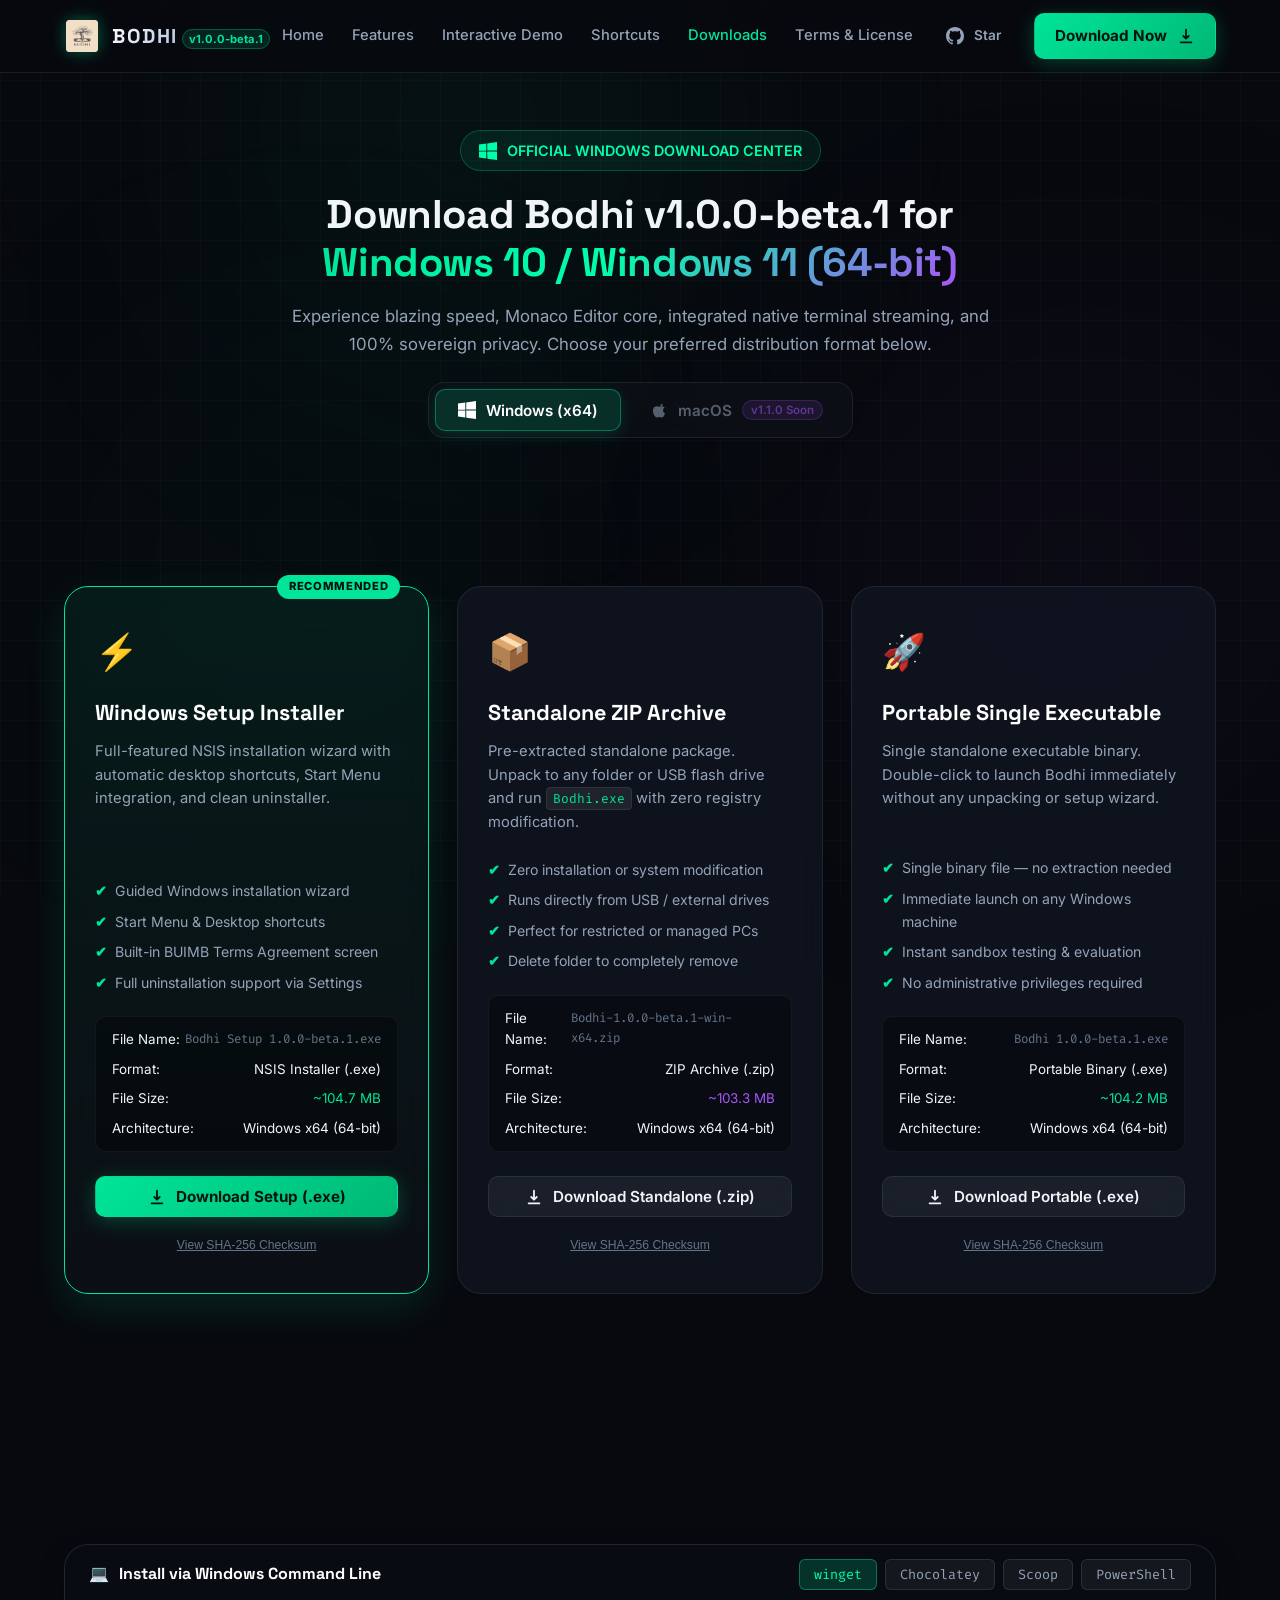
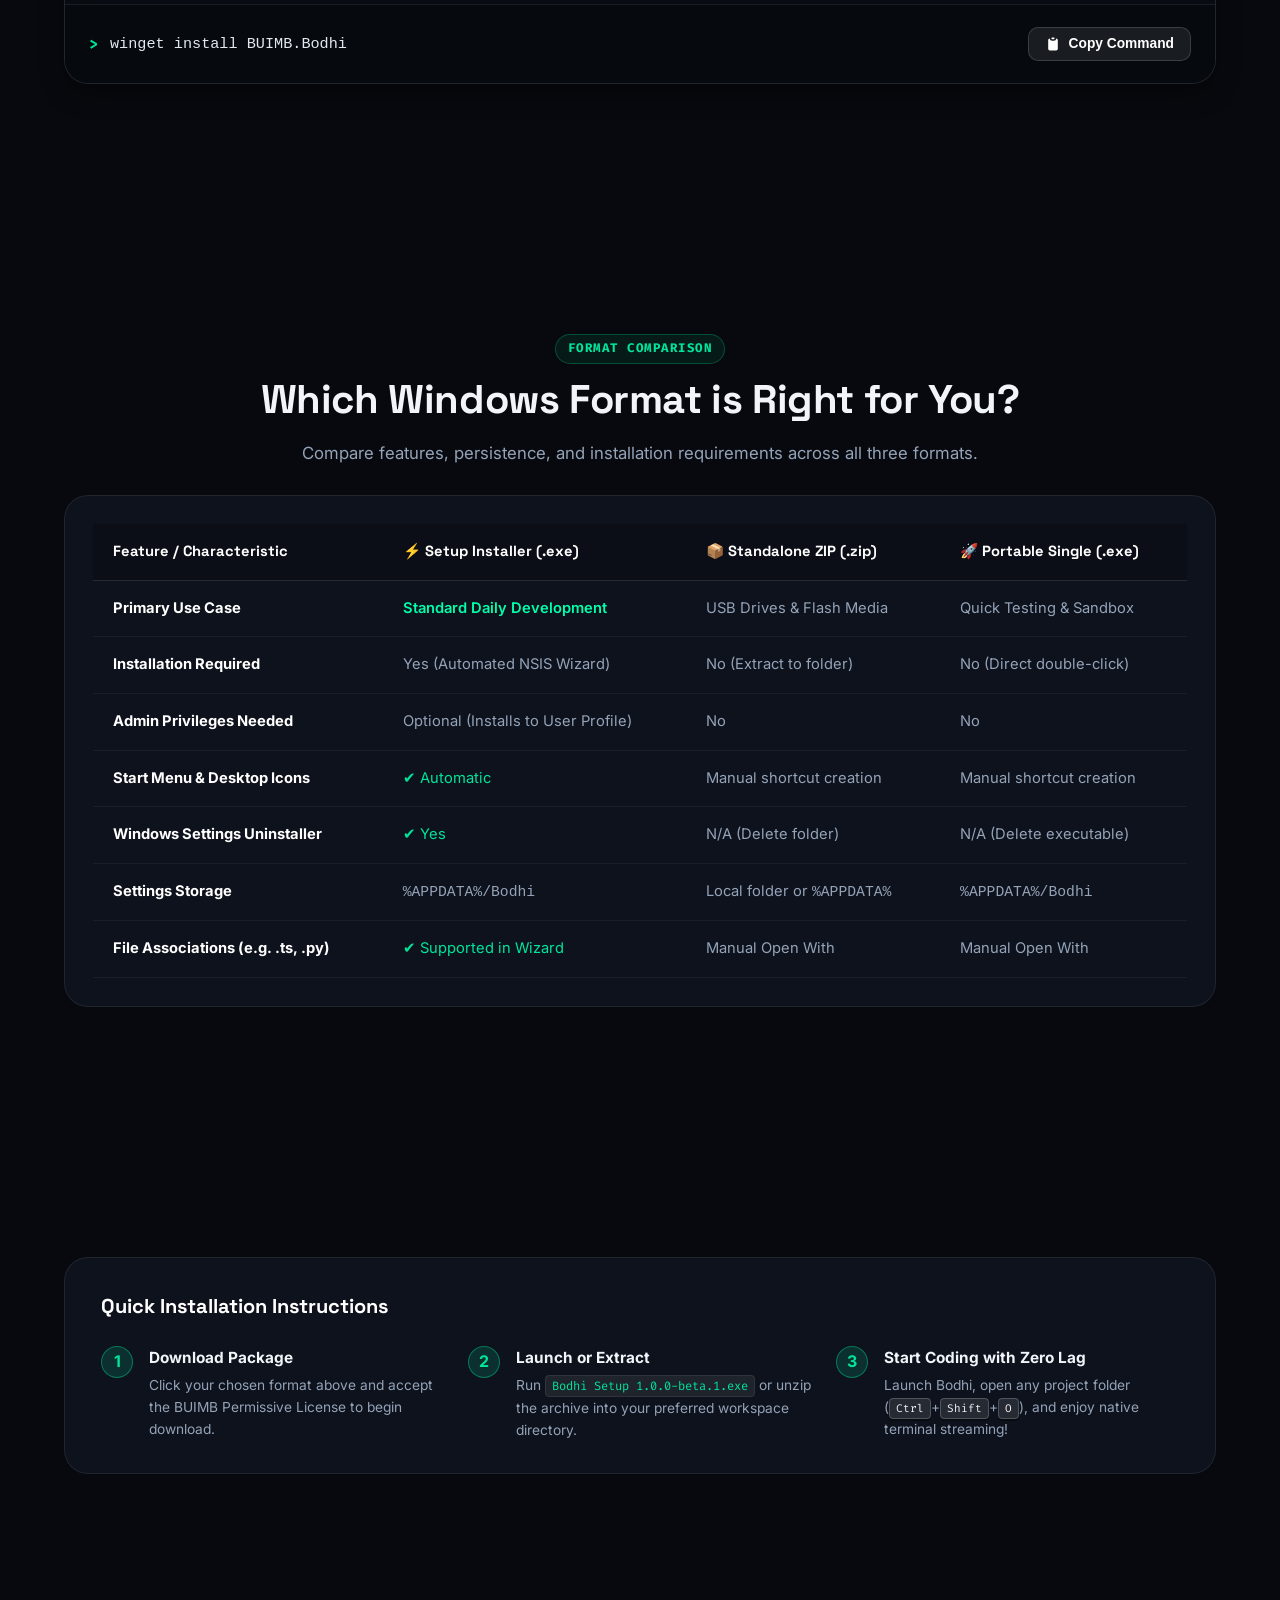
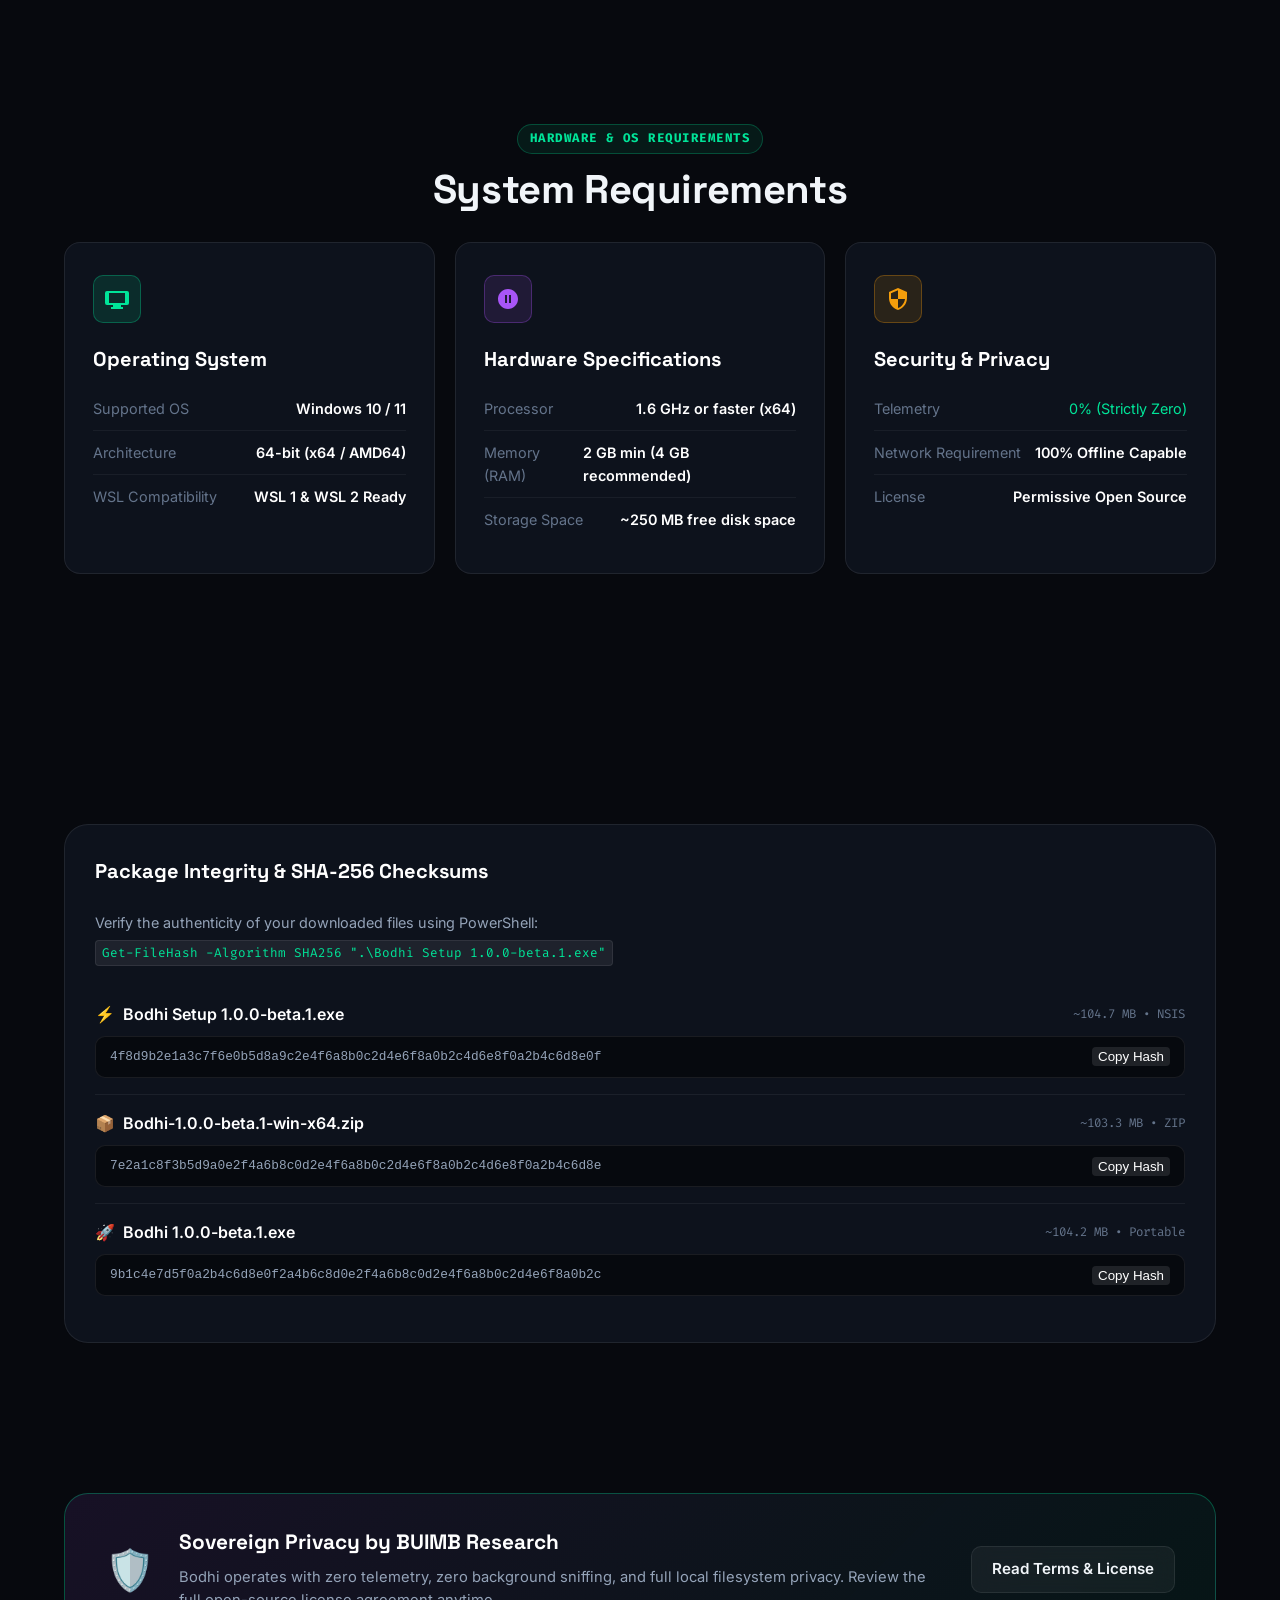
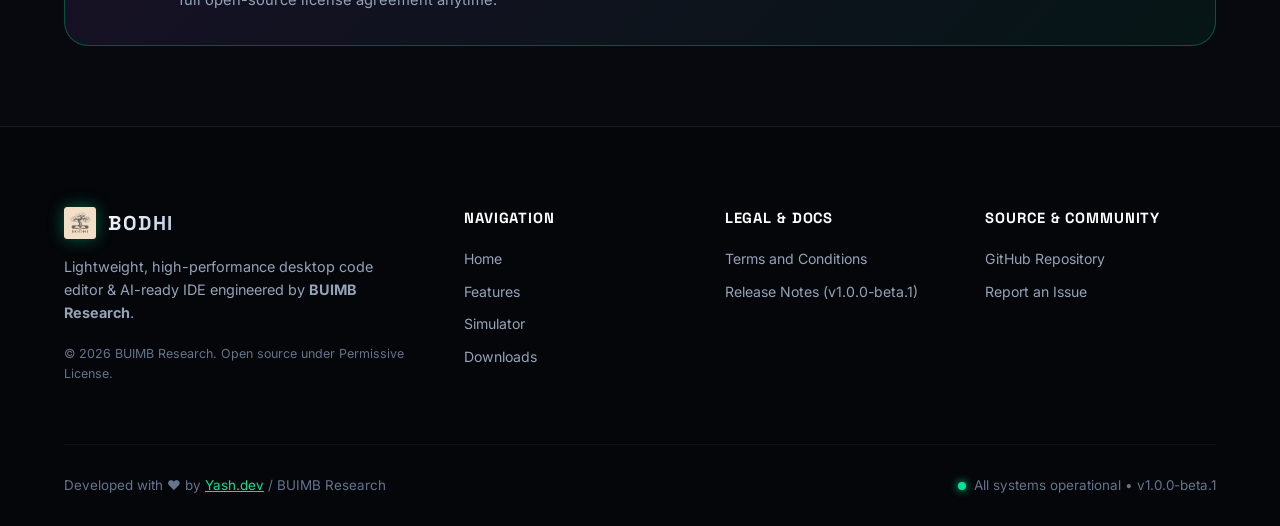
==== downloads.html @ 7f151c59 "refactor: rebrand project from Cortex to Bodhi, introduce downloads page, and update version to v1.0" ====
<!DOCTYPE html>
<html lang="en" class="scroll-smooth">
<head>
  <meta charset="UTF-8" />
  <meta name="viewport" content="width=device-width, initial-scale=1.0" />
  <title>Download Bodhi Code Editor &mdash; Windows Formats (Installer, ZIP &amp; Portable)</title>
  <meta name="description" content="Download Bodhi Code Editor for Windows 10 & 11 (64-bit). Choose between Setup Installer, Standalone Portable ZIP, or Single Portable Executable." />
  <meta name="keywords" content="Download Bodhi, Bodhi Windows, Bodhi IDE download, Bodhi setup exe, Bodhi portable, Bodhi zip, BUIMB Research" />
  <meta name="author" content="BUIMB Research / Yash.dev" />

  <!-- Open Graph -->
  <meta property="og:type" content="website" />
  <meta property="og:title" content="Download Bodhi Code Editor for Windows (v1.0.0-beta.1)" />
  <meta property="og:description" content="Available in 3 Windows formats: NSIS Setup Installer, Standalone Portable ZIP, and Single Executable." />
  <meta property="og:image" content="assets/logo.png" />

  <link rel="icon" type="image/x-icon" href="assets/favicon.ico" />
  <link rel="icon" type="image/png" href="assets/logo.png" />

  <!-- Google Fonts -->
  <link rel="preconnect" href="https://fonts.googleapis.com" />
  <link rel="preconnect" href="https://fonts.gstatic.com" crossorigin />
  <link href="https://fonts.googleapis.com/css2?family=Fira+Code:wght@400;500;600&family=Inter:wght@300;400;500;600;700;800;900&family=Space+Grotesk:wght@500;700&display=swap" rel="stylesheet" />

  <link rel="stylesheet" href="style.css" />
</head>
<body class="bg-dark text-slate">

  <!-- Ambient Glow & Cyber Grid -->
  <div class="ambient-glow glow-1"></div>
  <div class="ambient-glow glow-2"></div>
  <div class="ambient-glow glow-3"></div>
  <div class="cyber-grid-overlay"></div>

  <!-- Navbar -->
  <header class="site-header" id="header">
    <div class="container nav-container">
      <a href="index.html" class="brand-link" id="brand-logo">
        <div class="brand-icon-wrapper">
          <img src="assets/logo.png" alt="Bodhi Logo" class="brand-logo-img" />
          <div class="brand-glow-ring"></div>
        </div>
        <div class="brand-text">
          <span class="brand-title">BODHI</span>
          <span class="brand-badge">v1.0.0-beta.1</span>
        </div>
      </a>

      <nav class="nav-menu" id="nav-menu">
        <a href="index.html" class="nav-item">Home</a>
        <a href="index.html#features" class="nav-item">Features</a>
        <a href="index.html#demo" class="nav-item">Interactive Demo</a>
        <a href="index.html#shortcuts" class="nav-item">Shortcuts</a>
        <a href="downloads.html" class="nav-item active">Downloads</a>
        <a href="terms.html" class="nav-item">Terms &amp; License</a>
      </nav>

      <div class="nav-actions">
        <a href="https://github.com/yash245-code/Bodhi" target="_blank" rel="noopener noreferrer" class="btn btn-ghost btn-icon" title="View GitHub Repository" id="nav-github-btn">
          <svg class="icon" viewBox="0 0 24 24" fill="currentColor">
            <path d="M12 0C5.37 0 0 5.37 0 12c0 5.31 3.435 9.795 8.205 11.385.6.105.825-.255.825-.57 0-.285-.015-1.23-.015-2.235-3.015.555-3.795-.735-4.035-1.41-.135-.345-.72-1.41-1.23-1.695-.42-.225-1.02-.78-.015-.795.945-.015 1.62.87 1.845 1.23 1.08 1.815 2.805 1.305 3.495.99.105-.78.42-1.305.765-1.605-2.67-.3-5.46-1.335-5.46-5.925 0-1.305.465-2.385 1.23-3.225-.12-.3-.54-1.53.12-3.18 0 0 1.005-.315 3.3 1.23.96-.27 1.98-.405 3-.405s2.04.135 3 .405c2.295-1.56 3.3-1.23 3.3-1.23.66 1.65.24 2.88.12 3.18.765.84 1.23 1.905 1.23 3.225 0 4.605-2.805 5.625-5.475 5.925.435.375.81 1.095.81 2.22 0 1.605-.015 2.895-.015 3.3 0 .315.225.69.825.57A12.02 12.02 0 0024 12c0-6.63-5.37-12-12-12z"/>
          </svg>
          <span class="github-star-count" id="nav-star-label">Star</span>
        </a>
        <a href="#windows-downloads" class="btn btn-primary btn-glow" id="nav-download-cta">
          <span>Download Now</span>
          <svg class="icon arrow-icon" viewBox="0 0 20 20" fill="currentColor">
            <path fill-rule="evenodd" d="M3 17a1 1 0 011-1h12a1 1 0 110 2H4a1 1 0 01-1-1zm3.293-7.707a1 1 0 011.414 0L9 10.586V3a1 1 0 112 0v7.586l1.293-1.293a1 1 0 111.414 1.414l-3 3a1 1 0 01-1.414 0l-3-3a1 1 0 010-1.414z" clip-rule="evenodd" />
          </svg>
        </a>
        <button class="mobile-toggle" id="mobile-toggle" aria-label="Toggle Navigation">
          <span></span><span></span><span></span>
        </button>
      </div>
    </div>
  </header>

  <!-- Main Downloads Container -->
  <main class="downloads-page-main">
    <div class="container">
      
      <!-- Page Header -->
      <div class="downloads-page-header text-center">
        <div class="os-badge-header">
          <svg width="18" height="18" viewBox="0 0 24 24" fill="currentColor"><path d="M0 3.449L9.75 2.1v9.451H0m10.949-9.602L24 0v11.4H10.949M0 12.6h9.75v9.451L0 20.699M10.949 12.6H24V24l-12.901-1.799"/></svg>
          <span>OFFICIAL WINDOWS DOWNLOAD CENTER</span>
        </div>

        <h1 class="section-title">
          Download Bodhi v1.0.0-beta.1 for <br />
          <span class="gradient-text">Windows 10 / Windows 11 (64-bit)</span>
        </h1>
        
        <p class="section-subtitle" style="max-width: 720px; margin: 0 auto;">
          Experience blazing speed, Monaco Editor core, integrated native terminal streaming, and 100% sovereign privacy. Choose your preferred distribution format below.
        </p>

        <!-- OS Selection Bar -->
        <div class="os-selector-tabs">
          <button type="button" class="os-tab-btn active" id="tab-btn-win">
            <svg width="18" height="18" viewBox="0 0 24 24" fill="currentColor"><path d="M0 3.449L9.75 2.1v9.451H0m10.949-9.602L24 0v11.4H10.949M0 12.6h9.75v9.451L0 20.699M10.949 12.6H24V24l-12.901-1.799"/></svg>
            <span>Windows (x64)</span>
          </button>
          <button type="button" class="os-tab-btn disabled-tab" title="macOS build is currently in final testing for v1.1.0">
            <svg width="18" height="18" viewBox="0 0 24 24" fill="currentColor"><path d="M18.71 19.5c-.83 1.24-1.71 2.45-3.05 2.47-1.34.03-1.77-.79-3.29-.79-1.53 0-2 .77-3.27.82-1.31.05-2.3-1.32-3.14-2.53C4.25 17 2.94 12.45 4.7 9.39c.87-1.52 2.43-2.48 4.12-2.51 1.28-.02 2.5.87 3.29.87.78 0 2.26-1.07 3.81-.91.65.03 2.47.26 3.64 1.98-.09.06-2.17 1.28-2.15 3.81.03 3.02 2.65 4.03 2.68 4.04-.03.07-.42 1.44-1.38 2.83M15.97 6.37c.62-.75 1.04-1.8 0.92-2.85-.9.04-1.99.6-2.63 1.35-.57.65-1.06 1.71-.93 2.73 1.01.08 2.02-.48 2.64-1.23z"/></svg>
            <span>macOS</span>
            <span class="tab-tag-badge">v1.1.0 Soon</span>
          </button>
        </div>
      </div>

      <!-- Windows Downloads 3 Format Grid -->
      <section id="windows-downloads" class="downloads-cards-grid">
        
        <!-- Format 1: Setup Installer -->
        <div class="download-card featured">
          <div class="card-featured-badge">RECOMMENDED</div>
          <div class="dl-card-icon">⚡</div>
          <h2 class="dl-title">Windows Setup Installer</h2>
          <p class="dl-desc">Full-featured NSIS installation wizard with automatic desktop shortcuts, Start Menu integration, and clean uninstaller.</p>
          
          <ul class="dl-feature-list">
            <li><span class="check">✔</span> Guided Windows installation wizard</li>
            <li><span class="check">✔</span> Start Menu &amp; Desktop shortcuts</li>
            <li><span class="check">✔</span> Built-in BUIMB Terms Agreement screen</li>
            <li><span class="check">✔</span> Full uninstallation support via Settings</li>
          </ul>

          <div class="dl-meta-box">
            <div class="dl-meta-row"><span>File Name:</span> <code class="mono-tag">Bodhi Setup 1.0.0-beta.1.exe</code></div>
            <div class="dl-meta-row"><span>Format:</span> <span>NSIS Installer (.exe)</span></div>
            <div class="dl-meta-row"><span>File Size:</span> <span class="green">~104.7 MB</span></div>
            <div class="dl-meta-row"><span>Architecture:</span> <span>Windows x64 (64-bit)</span></div>
          </div>

          <button type="button" class="btn btn-primary btn-block btn-glow require-agreement-trigger" 
                  data-download-url="https://github.com/yash245-code/Bodhi/releases/download/v1.0.0-beta.1/Bodhi.Setup.1.0.0-beta.1.exe" 
                  data-download-name="Bodhi Setup 1.0.0-beta.1.exe" 
                  data-download-type="Windows Setup Installer (NSIS)" 
                  data-download-size="~104.7 MB" 
                  id="dl-page-setup-btn">
            <svg class="icon" viewBox="0 0 20 20" fill="currentColor"><path fill-rule="evenodd" d="M3 17a1 1 0 011-1h12a1 1 0 110 2H4a1 1 0 01-1-1zm3.293-7.707a1 1 0 011.414 0L9 10.586V3a1 1 0 112 0v7.586l1.293-1.293a1 1 0 111.414 1.414l-3 3a1 1 0 01-1.414 0l-3-3a1 1 0 010-1.414z" clip-rule="evenodd"/></svg>
            <span>Download Setup (.exe)</span>
          </button>

          <div class="hash-toggle-wrap">
            <button class="hash-btn" data-target="hash-setup-page">View SHA-256 Checksum</button>
            <div class="hash-box" id="hash-setup-page">
              <code>SHA256: 4f8d9b2e...bodhi-setup-v1.0.0-beta.1</code>
              <button class="copy-hash-btn" data-hash="4f8d9b2e1a3c7f6e0b5d8a9c2e4f6a8b0c2d4e6f8a0b2c4d6e8f0a2b4c6d8e0f">Copy</button>
            </div>
          </div>
        </div>

        <!-- Format 2: Standalone ZIP Archive -->
        <div class="download-card">
          <div class="dl-card-icon">📦</div>
          <h2 class="dl-title">Standalone ZIP Archive</h2>
          <p class="dl-desc">Pre-extracted standalone package. Unpack to any folder or USB flash drive and run <code class="inline-code">Bodhi.exe</code> with zero registry modification.</p>
          
          <ul class="dl-feature-list">
            <li><span class="check">✔</span> Zero installation or system modification</li>
            <li><span class="check">✔</span> Runs directly from USB / external drives</li>
            <li><span class="check">✔</span> Perfect for restricted or managed PCs</li>
            <li><span class="check">✔</span> Delete folder to completely remove</li>
          </ul>

          <div class="dl-meta-box">
            <div class="dl-meta-row"><span>File Name:</span> <code class="mono-tag">Bodhi-1.0.0-beta.1-win-x64.zip</code></div>
            <div class="dl-meta-row"><span>Format:</span> <span>ZIP Archive (.zip)</span></div>
            <div class="dl-meta-row"><span>File Size:</span> <span class="purple">~103.3 MB</span></div>
            <div class="dl-meta-row"><span>Architecture:</span> <span>Windows x64 (64-bit)</span></div>
          </div>

          <button type="button" class="btn btn-secondary btn-block require-agreement-trigger" 
                  data-download-url="https://github.com/yash245-code/Bodhi/releases/download/v1.0.0-beta.1/Bodhi-1.0.0-beta.1-win-x64.zip" 
                  data-download-name="Bodhi-1.0.0-beta.1-win-x64.zip" 
                  data-download-type="Standalone ZIP Archive" 
                  data-download-size="~103.3 MB" 
                  id="dl-page-zip-btn">
            <svg class="icon" viewBox="0 0 20 20" fill="currentColor"><path fill-rule="evenodd" d="M3 17a1 1 0 011-1h12a1 1 0 110 2H4a1 1 0 01-1-1zm3.293-7.707a1 1 0 011.414 0L9 10.586V3a1 1 0 112 0v7.586l1.293-1.293a1 1 0 111.414 1.414l-3 3a1 1 0 01-1.414 0l-3-3a1 1 0 010-1.414z" clip-rule="evenodd"/></svg>
            <span>Download Standalone (.zip)</span>
          </button>

          <div class="hash-toggle-wrap">
            <button class="hash-btn" data-target="hash-zip-page">View SHA-256 Checksum</button>
            <div class="hash-box" id="hash-zip-page">
              <code>SHA256: 7e2a1c8f...bodhi-zip-v1.0.0-beta.1</code>
              <button class="copy-hash-btn" data-hash="7e2a1c8f3b5d9a0e2f4a6b8c0d2e4f6a8b0c2d4e6f8a0b2c4d6e8f0a2b4c6d8e">Copy</button>
            </div>
          </div>
        </div>

        <!-- Format 3: Portable Executable -->
        <div class="download-card">
          <div class="dl-card-icon">🚀</div>
          <h2 class="dl-title">Portable Single Executable</h2>
          <p class="dl-desc">Single standalone executable binary. Double-click to launch Bodhi immediately without any unpacking or setup wizard.</p>
          
          <ul class="dl-feature-list">
            <li><span class="check">✔</span> Single binary file &mdash; no extraction needed</li>
            <li><span class="check">✔</span> Immediate launch on any Windows machine</li>
            <li><span class="check">✔</span> Instant sandbox testing &amp; evaluation</li>
            <li><span class="check">✔</span> No administrative privileges required</li>
          </ul>

          <div class="dl-meta-box">
            <div class="dl-meta-row"><span>File Name:</span> <code class="mono-tag">Bodhi 1.0.0-beta.1.exe</code></div>
            <div class="dl-meta-row"><span>Format:</span> <span>Portable Binary (.exe)</span></div>
            <div class="dl-meta-row"><span>File Size:</span> <span class="green">~104.2 MB</span></div>
            <div class="dl-meta-row"><span>Architecture:</span> <span>Windows x64 (64-bit)</span></div>
          </div>

          <button type="button" class="btn btn-secondary btn-block require-agreement-trigger" 
                  data-download-url="https://github.com/yash245-code/Bodhi/releases/download/v1.0.0-beta.1/Bodhi.1.0.0-beta.1.exe" 
                  data-download-name="Bodhi 1.0.0-beta.1.exe" 
                  data-download-type="Portable Single Executable" 
                  data-download-size="~104.2 MB" 
                  id="dl-page-portable-btn">
            <svg class="icon" viewBox="0 0 20 20" fill="currentColor"><path fill-rule="evenodd" d="M3 17a1 1 0 011-1h12a1 1 0 110 2H4a1 1 0 01-1-1zm3.293-7.707a1 1 0 011.414 0L9 10.586V3a1 1 0 112 0v7.586l1.293-1.293a1 1 0 111.414 1.414l-3 3a1 1 0 01-1.414 0l-3-3a1 1 0 010-1.414z" clip-rule="evenodd"/></svg>
            <span>Download Portable (.exe)</span>
          </button>

          <div class="hash-toggle-wrap">
            <button class="hash-btn" data-target="hash-portable-page">View SHA-256 Checksum</button>
            <div class="hash-box" id="hash-portable-page">
              <code>SHA256: 9b1c4e7d...bodhi-portable-v1.0.0-beta.1</code>
              <button class="copy-hash-btn" data-hash="9b1c4e7d5f0a2b4c6d8e0f2a4b6c8d0e2f4a6b8c0d2e4f6a8b0c2d4e6f8a0b2c">Copy</button>
            </div>
          </div>
        </div>

      </section>

      <!-- CLI & Package Manager Installers -->
      <section class="cli-installer-section">
        <div class="cli-panel-box">
          <div class="cli-panel-header">
            <div class="cli-title-group">
              <span>💻</span>
              <span>Install via Windows Command Line</span>
            </div>
            <div class="cli-tabs" id="cli-tabs">
              <button class="cli-tab-btn active" data-cmd="winget install BUIMB.Bodhi" data-manager="winget">winget</button>
              <button class="cli-tab-btn" data-cmd="choco install bodhi" data-manager="choco">Chocolatey</button>
              <button class="cli-tab-btn" data-cmd="scoop install bodhi" data-manager="scoop">Scoop</button>
              <button class="cli-tab-btn" data-cmd="irm https://github.com/yash245-code/Bodhi/releases/latest/download/install.ps1 | iex" data-manager="powershell">PowerShell</button>
            </div>
          </div>
          <div class="cli-panel-body">
            <div class="cli-cmd-display">
              <span class="cli-prompt">&gt;</span>
              <code id="cli-cmd-text">winget install BUIMB.Bodhi</code>
            </div>
            <button class="cli-copy-btn" id="cli-copy-btn" data-clipboard="winget install BUIMB.Bodhi">
              <svg width="16" height="16" viewBox="0 0 20 20" fill="currentColor"><path d="M8 3a1 1 0 011-1h2a1 1 0 110 2H9a1 1 0 01-1-1z"/><path d="M6 3a2 2 0 00-2 2v11a2 2 0 002 2h8a2 2 0 002-2V5a2 2 0 00-2-2 3 3 0 01-3 3H9a3 3 0 01-3-3z"/></svg>
              <span>Copy Command</span>
            </button>
          </div>
        </div>
      </section>

      <!-- Format Comparison Matrix Table -->
      <section class="matrix-section">
        <div class="section-header text-center" style="margin-bottom: 28px;">
          <span class="section-tag">FORMAT COMPARISON</span>
          <h3 class="section-title">Which Windows Format is Right for You?</h3>
          <p class="section-subtitle">Compare features, persistence, and installation requirements across all three formats.</p>
        </div>

        <div class="matrix-table-wrap">
          <table class="matrix-table">
            <thead>
              <tr>
                <th>Feature / Characteristic</th>
                <th>⚡ Setup Installer (.exe)</th>
                <th>📦 Standalone ZIP (.zip)</th>
                <th>🚀 Portable Single (.exe)</th>
              </tr>
            </thead>
            <tbody>
              <tr>
                <td><strong>Primary Use Case</strong></td>
                <td><span class="matrix-highlight">Standard Daily Development</span></td>
                <td>USB Drives &amp; Flash Media</td>
                <td>Quick Testing &amp; Sandbox</td>
              </tr>
              <tr>
                <td><strong>Installation Required</strong></td>
                <td>Yes (Automated NSIS Wizard)</td>
                <td>No (Extract to folder)</td>
                <td>No (Direct double-click)</td>
              </tr>
              <tr>
                <td><strong>Admin Privileges Needed</strong></td>
                <td>Optional (Installs to User Profile)</td>
                <td>No</td>
                <td>No</td>
              </tr>
              <tr>
                <td><strong>Start Menu &amp; Desktop Icons</strong></td>
                <td><span class="green">✔ Automatic</span></td>
                <td>Manual shortcut creation</td>
                <td>Manual shortcut creation</td>
              </tr>
              <tr>
                <td><strong>Windows Settings Uninstaller</strong></td>
                <td><span class="green">✔ Yes</span></td>
                <td>N/A (Delete folder)</td>
                <td>N/A (Delete executable)</td>
              </tr>
              <tr>
                <td><strong>Settings Storage</strong></td>
                <td><code>%APPDATA%/Bodhi</code></td>
                <td>Local folder or <code>%APPDATA%</code></td>
                <td><code>%APPDATA%/Bodhi</code></td>
              </tr>
              <tr>
                <td><strong>File Associations (e.g. .ts, .py)</strong></td>
                <td><span class="green">✔ Supported in Wizard</span></td>
                <td>Manual Open With</td>
                <td>Manual Open With</td>
              </tr>
            </tbody>
          </table>
        </div>
      </section>

      <!-- Step-by-Step Installation Guides -->
      <section class="install-guide-section" style="margin: 50px 0;">
        <div class="install-guide-card">
          <div class="guide-header">
            <h3>Quick Installation Instructions</h3>
          </div>
          <div class="guide-steps">
            <div class="guide-step">
              <div class="step-num">1</div>
              <div class="step-body">
                <strong>Download Package</strong>
                <p>Click your chosen format above and accept the BUIMB Permissive License to begin download.</p>
              </div>
            </div>
            <div class="guide-step">
              <div class="step-num">2</div>
              <div class="step-body">
                <strong>Launch or Extract</strong>
                <p>Run <code class="inline-code">Bodhi Setup 1.0.0-beta.1.exe</code> or unzip the archive into your preferred workspace directory.</p>
              </div>
            </div>
            <div class="guide-step">
              <div class="step-num">3</div>
              <div class="step-body">
                <strong>Start Coding with Zero Lag</strong>
                <p>Launch Bodhi, open any project folder (<kbd>Ctrl</kbd>+<kbd>Shift</kbd>+<kbd>O</kbd>), and enjoy native terminal streaming!</p>
              </div>
            </div>
          </div>
        </div>
      </section>

      <!-- System Requirements & Specs -->
      <section class="system-req-section" style="margin: 50px 0;">
        <div class="section-header text-center" style="margin-bottom: 28px;">
          <span class="section-tag">HARDWARE &amp; OS REQUIREMENTS</span>
          <h3 class="section-title">System Requirements</h3>
        </div>

        <div class="req-cards-grid">
          <div class="feature-card">
            <div class="feature-icon-box green">
              <svg viewBox="0 0 24 24" fill="currentColor"><path d="M4 6h16v10H4zM2 4a2 2 0 00-2 2v10a2 2 0 002 2h6v2H6v2h12v-2h-2v-2h6a2 2 0 002-2V6a2 2 0 00-2-2H2z"/></svg>
            </div>
            <h4 class="feature-title">Operating System</h4>
            <div class="req-spec-item">
              <span class="req-label">Supported OS</span>
              <span class="req-val">Windows 10 / 11</span>
            </div>
            <div class="req-spec-item">
              <span class="req-label">Architecture</span>
              <span class="req-val">64-bit (x64 / AMD64)</span>
            </div>
            <div class="req-spec-item">
              <span class="req-label">WSL Compatibility</span>
              <span class="req-val">WSL 1 &amp; WSL 2 Ready</span>
            </div>
          </div>

          <div class="feature-card">
            <div class="feature-icon-box purple">
              <svg viewBox="0 0 24 24" fill="currentColor"><path d="M12 2C6.48 2 2 6.48 2 12s4.48 10 10 10 10-4.48 10-10S17.52 2 12 2zm-1 14H9V8h2v8zm4 0h-2V8h2v8z"/></svg>
            </div>
            <h4 class="feature-title">Hardware Specifications</h4>
            <div class="req-spec-item">
              <span class="req-label">Processor</span>
              <span class="req-val">1.6 GHz or faster (x64)</span>
            </div>
            <div class="req-spec-item">
              <span class="req-label">Memory (RAM)</span>
              <span class="req-val">2 GB min (4 GB recommended)</span>
            </div>
            <div class="req-spec-item">
              <span class="req-label">Storage Space</span>
              <span class="req-val">~250 MB free disk space</span>
            </div>
          </div>

          <div class="feature-card">
            <div class="feature-icon-box amber">
              <svg viewBox="0 0 24 24" fill="currentColor"><path d="M12 1L3 5v6c0 5.55 3.84 10.74 9 12 5.16-1.26 9-6.45 9-12V5l-9-4zm0 10.99h7c-.53 4.12-3.28 7.79-7 8.94V12H5V6.3l7-3.11v8.8z"/></svg>
            </div>
            <h4 class="feature-title">Security &amp; Privacy</h4>
            <div class="req-spec-item">
              <span class="req-label">Telemetry</span>
              <span class="green font-bold">0% (Strictly Zero)</span>
            </div>
            <div class="req-spec-item">
              <span class="req-label">Network Requirement</span>
              <span class="req-val">100% Offline Capable</span>
            </div>
            <div class="req-spec-item">
              <span class="req-label">License</span>
              <span class="req-val">Permissive Open Source</span>
            </div>
          </div>
        </div>
      </section>

      <!-- SHA-256 Verification Section -->
      <section class="checksum-section">
        <div class="checksum-box">
          <div class="guide-header" style="margin-bottom: 20px;">
            <h3>Package Integrity &amp; SHA-256 Checksums</h3>
            <p style="color: var(--text-muted); font-size: 0.9rem;">
              Verify the authenticity of your downloaded files using PowerShell: <br />
              <code class="inline-code" style="margin-top: 6px; display: inline-block;">Get-FileHash -Algorithm SHA256 ".\Bodhi Setup 1.0.0-beta.1.exe"</code>
            </p>
          </div>

          <div class="checksum-row">
            <div class="checksum-meta">
              <div class="checksum-file-title">
                <span>⚡</span> <span>Bodhi Setup 1.0.0-beta.1.exe</span>
              </div>
              <span class="mono-tag green">~104.7 MB • NSIS</span>
            </div>
            <div class="checksum-code-box">
              <code>4f8d9b2e1a3c7f6e0b5d8a9c2e4f6a8b0c2d4e6f8a0b2c4d6e8f0a2b4c6d8e0f</code>
              <button class="copy-hash-btn" data-hash="4f8d9b2e1a3c7f6e0b5d8a9c2e4f6a8b0c2d4e6f8a0b2c4d6e8f0a2b4c6d8e0f">Copy Hash</button>
            </div>
          </div>

          <div class="checksum-row">
            <div class="checksum-meta">
              <div class="checksum-file-title">
                <span>📦</span> <span>Bodhi-1.0.0-beta.1-win-x64.zip</span>
              </div>
              <span class="mono-tag purple">~103.3 MB • ZIP</span>
            </div>
            <div class="checksum-code-box">
              <code>7e2a1c8f3b5d9a0e2f4a6b8c0d2e4f6a8b0c2d4e6f8a0b2c4d6e8f0a2b4c6d8e</code>
              <button class="copy-hash-btn" data-hash="7e2a1c8f3b5d9a0e2f4a6b8c0d2e4f6a8b0c2d4e6f8a0b2c4d6e8f0a2b4c6d8e">Copy Hash</button>
            </div>
          </div>

          <div class="checksum-row">
            <div class="checksum-meta">
              <div class="checksum-file-title">
                <span>🚀</span> <span>Bodhi 1.0.0-beta.1.exe</span>
              </div>
              <span class="mono-tag green">~104.2 MB • Portable</span>
            </div>
            <div class="checksum-code-box">
              <code>9b1c4e7d5f0a2b4c6d8e0f2a4b6c8d0e2f4a6b8c0d2e4f6a8b0c2d4e6f8a0b2c</code>
              <button class="copy-hash-btn" data-hash="9b1c4e7d5f0a2b4c6d8e0f2a4b6c8d0e2f4a6b8c0d2e4f6a8b0c2d4e6f8a0b2c">Copy Hash</button>
            </div>
          </div>
        </div>
      </section>

      <!-- Terms & Sovereign Privacy Banner -->
      <div class="terms-callout" style="margin-top: 50px;">
        <div class="callout-icon">🛡️</div>
        <div class="callout-content">
          <h3>Sovereign Privacy by BUIMB Research</h3>
          <p>
            Bodhi operates with zero telemetry, zero background sniffing, and full local filesystem privacy. Review the full open-source license agreement anytime.
          </p>
        </div>
        <a href="terms.html" class="btn btn-secondary">
          <span>Read Terms &amp; License</span>
        </a>
      </div>

    </div>
  </main>

  <!-- Download Terms Agreement Modal (MANDATORY WALL) -->
  <div class="modal-backdrop" id="download-agreement-modal" role="dialog" aria-modal="true" aria-labelledby="agreement-modal-title">
    <div class="modal-box">
      
      <div class="modal-header">
        <div class="modal-title-group">
          <span class="modal-icon" id="agreement-modal-icon">⚡</span>
          <div>
            <h3 id="agreement-modal-title">Bodhi License &amp; Terms Agreement</h3>
            <span class="terms-subtitle">BUIMB Research &bull; Version 1.0.0-beta.1</span>
          </div>
        </div>
        <button class="modal-close-btn" id="close-agreement-modal-btn" aria-label="Close dialog">&times;</button>
      </div>

      <div class="modal-body">
        
        <!-- Target Download Details Banner -->
        <div class="modal-download-meta-banner" id="modal-download-meta-banner">
          <div class="meta-banner-label">Ready to download:</div>
          <div class="meta-banner-file" id="agreement-file-name">Bodhi Setup 1.0.0-beta.1.exe</div>
          <div class="meta-banner-specs" id="agreement-file-meta">Windows Setup Installer (NSIS) • ~104.7 MB</div>
        </div>

        <div class="modal-scroll-inner">
          <h4>Terms Summary &amp; Privacy Guarantee</h4>
          <p>
            Before initiating your download of <strong>Bodhi Code Editor</strong>, please review and accept the official BUIMB Research Permissive Open Source License and Sovereign Privacy terms:
          </p>

          <h5>1. Permissive Open Source License Grant</h5>
          <p>
            Permission is hereby granted, free of charge, to any person obtaining a copy of this software and associated documentation files (the "Software"), to deal in the Software without restriction, including without limitation the rights to use, copy, modify, merge, publish, distribute, sublicense, and/or sell copies of the Software.
          </p>

          <h5>2. Zero-Telemetry &amp; Sovereign Local Privacy</h5>
          <ul>
            <li><strong>Zero Tracking:</strong> Bodhi never collects, transmits, or monetizes user keystrokes, source code, or terminal sessions.</li>
            <li><strong>Direct AI Communication:</strong> If AI features are configured, your API keys connect directly to your chosen provider with no BUIMB intermediary servers.</li>
            <li><strong>Local State:</strong> All configs and workspace state remain strictly on your local device.</li>
          </ul>

          <h5>3. Disclaimer of Warranties</h5>
          <p>
            THE SOFTWARE IS PROVIDED "AS IS", WITHOUT WARRANTY OF ANY KIND, EXPRESS OR IMPLIED. IN NO EVENT SHALL BUIMB RESEARCH OR ITS CONTRIBUTORS BE LIABLE FOR ANY CLAIM, DAMAGES, OR OTHER LIABILITY.
          </p>
        </div>

        <!-- Mandatory Checkbox -->
        <div class="modal-agreement-checkbox-wrap">
          <label class="agreement-label" id="agreement-label" for="terms-agree-checkbox">
            <input type="checkbox" id="terms-agree-checkbox" />
            <span class="custom-checkbox-indicator"></span>
            <span class="agreement-text">
              I have read, understood, and agree to the <strong>BUIMB Terms &amp; Conditions</strong> and <strong>Open Source License</strong>.
            </span>
          </label>
        </div>

      </div>

      <div class="modal-footer modal-footer-dual">
        <button type="button" class="btn btn-ghost" id="agreement-cancel-btn">Cancel</button>
        <button type="button" class="btn btn-primary btn-glow" id="agreement-download-btn" disabled>
          <svg class="icon" viewBox="0 0 20 20" fill="currentColor"><path fill-rule="evenodd" d="M3 17a1 1 0 011-1h12a1 1 0 110 2H4a1 1 0 01-1-1zm3.293-7.707a1 1 0 011.414 0L9 10.586V3a1 1 0 112 0v7.586l1.293-1.293a1 1 0 111.414 1.414l-3 3a1 1 0 01-1.414 0l-3-3a1 1 0 010-1.414z" clip-rule="evenodd"/></svg>
          <span id="agreement-btn-text">Accept &amp; Start Download</span>
        </button>
      </div>

    </div>
  </div>

  <!-- Footer -->
  <footer class="site-footer">
    <div class="container footer-container">
      <div class="footer-top">
        <div class="footer-brand">
          <a href="index.html" class="brand-link">
            <img src="assets/logo.png" alt="Bodhi Logo" class="brand-logo-img" />
            <span class="brand-title">BODHI</span>
          </a>
          <p class="footer-bio">
            Lightweight, high-performance desktop code editor &amp; AI-ready IDE engineered by <strong>BUIMB Research</strong>.
          </p>
          <div class="footer-copy">
            &copy; 2026 BUIMB Research. Open source under Permissive License.
          </div>
        </div>

        <div class="footer-links-group">
          <div class="footer-col">
            <h4>Navigation</h4>
            <a href="index.html">Home</a>
            <a href="index.html#features">Features</a>
            <a href="index.html#demo">Simulator</a>
            <a href="downloads.html">Downloads</a>
          </div>

          <div class="footer-col">
            <h4>Legal &amp; Docs</h4>
            <a href="terms.html">Terms and Conditions</a>
            <a href="https://github.com/yash245-code/Bodhi/releases" target="_blank" rel="noopener">Release Notes (v1.0.0-beta.1)</a>
          </div>

          <div class="footer-col">
            <h4>Source &amp; Community</h4>
            <a href="https://github.com/yash245-code/Bodhi" target="_blank" rel="noopener">GitHub Repository</a>
            <a href="https://github.com/yash245-code/Bodhi/issues" target="_blank" rel="noopener">Report an Issue</a>
          </div>
        </div>
      </div>

      <div class="footer-bottom">
        <div class="footer-bottom-flex">
          <span>Developed with ❤️ by <a href="https://github.com/yash245-code" target="_blank" class="green">Yash.dev</a> / BUIMB Research</span>
          <div class="status-indicator">
            <span class="status-dot"></span>
            <span>All systems operational &bull; v1.0.0-beta.1</span>
          </div>
        </div>
      </div>
    </div>
  </footer>

  <script src="app.js"></script>
</body>
</html>
---- style.css ----
/* ==========================================================================
   BODHI LANDING PAGE DESIGN SYSTEM
   Signature Cyberpunk Emerald Obsidian Palette (Bodhi Green)
   ========================================================================== */

:root {
  /* Color Palette — Bodhi Signature Green */
  --bg-primary: #07090e;
  --bg-secondary: #0d1117;
  --bg-card: rgba(16, 22, 34, 0.75);
  --bg-card-hover: rgba(20, 32, 38, 0.85);
  --bg-glass: rgba(255, 255, 255, 0.03);
  --bg-glass-active: rgba(255, 255, 255, 0.07);

  --border-subtle: rgba(255, 255, 255, 0.08);
  --border-glow: rgba(0, 229, 153, 0.3);
  --border-active: rgba(0, 229, 153, 0.6);

  /* Signature Green Accent Tokens */
  --green-primary: #00e599;
  --green-bright: #00ffaa;
  --green-dark: #00b875;
  --green-glow: rgba(0, 229, 153, 0.4);
  --green-subtle: rgba(0, 229, 153, 0.12);

  /* Secondary Accents */
  --purple-primary: #a855f7;
  --purple-glow: rgba(168, 85, 247, 0.4);
  --amber-primary: #f59e0b;
  --red-primary: #ef4444;
  --pink-primary: #ec4899;

  --text-main: #f1f5f9;
  --text-muted: #94a3b8;
  --text-dim: #64748b;

  --font-sans: 'Inter', -apple-system, BlinkMacSystemFont, 'Segoe UI', Roboto, sans-serif;
  --font-display: 'Space Grotesk', var(--font-sans);
  --font-mono: 'Fira Code', 'JetBrains Mono', Consolas, monospace;

  --radius-sm: 6px;
  --radius-md: 10px;
  --radius-lg: 16px;
  --radius-xl: 24px;

  --shadow-card: 0 10px 30px -10px rgba(0, 0, 0, 0.7);
  --shadow-glow-green: 0 0 35px -5px rgba(0, 229, 153, 0.25);
  --shadow-glow-purple: 0 0 35px -5px rgba(168, 85, 247, 0.25);

  --transition-fast: 0.15s ease;
  --transition-base: 0.25s cubic-bezier(0.16, 1, 0.3, 1);
  --transition-smooth: 0.4s cubic-bezier(0.16, 1, 0.3, 1);
}

/* Global Reset & Base */
*, *::before, *::after {
  box-sizing: border-box;
  margin: 0;
  padding: 0;
}

html {
  scroll-behavior: smooth;
  font-size: 16px;
  color-scheme: dark;
}

body {
  background-color: var(--bg-primary);
  color: var(--text-main);
  font-family: var(--font-sans);
  line-height: 1.6;
  overflow-x: hidden;
  position: relative;
  min-height: 100vh;
  -webkit-font-smoothing: antialiased;
}

/* Custom Scrollbar */
::-webkit-scrollbar {
  width: 8px;
  height: 8px;
}
::-webkit-scrollbar-track {
  background: var(--bg-primary);
}
::-webkit-scrollbar-thumb {
  background: rgba(255, 255, 255, 0.15);
  border-radius: 4px;
}
::-webkit-scrollbar-thumb:hover {
  background: var(--green-primary);
}

/* Ambient Background Lights & Grid */
.ambient-glow {
  position: fixed;
  border-radius: 50%;
  filter: blur(140px);
  pointer-events: none;
  z-index: 0;
}
.glow-1 {
  width: 550px;
  height: 550px;
  background: radial-gradient(circle, rgba(0, 229, 153, 0.13) 0%, rgba(0, 0, 0, 0) 70%);
  top: -150px;
  left: 15%;
  animation: pulseGlow 12s infinite alternate ease-in-out;
}
.glow-2 {
  width: 600px;
  height: 600px;
  background: radial-gradient(circle, rgba(168, 85, 247, 0.09) 0%, rgba(0, 0, 0, 0) 70%);
  top: 30%;
  right: -100px;
  animation: pulseGlow 15s infinite alternate-reverse ease-in-out;
}
.glow-3 {
  width: 500px;
  height: 500px;
  background: radial-gradient(circle, rgba(0, 229, 153, 0.08) 0%, rgba(0, 0, 0, 0) 70%);
  bottom: 10%;
  left: 5%;
}

@keyframes pulseGlow {
  0% { transform: scale(1) translate(0, 0); opacity: 0.8; }
  50% { transform: scale(1.15) translate(30px, -20px); opacity: 1; }
  100% { transform: scale(0.9) translate(-20px, 30px); opacity: 0.7; }
}

.cyber-grid-overlay {
  position: fixed;
  inset: 0;
  background-image: 
    linear-gradient(to right, rgba(255, 255, 255, 0.02) 1px, transparent 1px),
    linear-gradient(to bottom, rgba(255, 255, 255, 0.02) 1px, transparent 1px);
  background-size: 40px 40px;
  pointer-events: none;
  z-index: 0;
}

/* Layout Container */
.container {
  max-width: 1200px;
  margin: 0 auto;
  padding: 0 24px;
  position: relative;
  z-index: 1;
}

/* Typography Helpers */
.gradient-text {
  background: linear-gradient(135deg, #00e599 0%, #00ffaa 45%, #a855f7 100%);
  -webkit-background-clip: text;
  -webkit-text-fill-color: transparent;
  display: inline-block;
}

.cyan, .green { color: var(--green-primary); }
.purple { color: var(--purple-primary); }
.amber { color: var(--amber-primary); }
.red { color: var(--red-primary); }

.inline-code {
  font-family: var(--font-mono);
  background: rgba(255, 255, 255, 0.07);
  padding: 2px 6px;
  border-radius: 4px;
  font-size: 0.88em;
  color: var(--green-primary);
  border: 1px solid var(--border-subtle);
}

kbd {
  font-family: var(--font-mono);
  background: rgba(255, 255, 255, 0.1);
  border: 1px solid rgba(255, 255, 255, 0.2);
  border-radius: 4px;
  padding: 2px 6px;
  font-size: 0.8em;
  color: var(--text-main);
  box-shadow: 0 2px 0 rgba(0, 0, 0, 0.4);
}

/* Buttons */
.btn {
  display: inline-flex;
  align-items: center;
  justify-content: center;
  gap: 10px;
  font-family: var(--font-sans);
  font-weight: 600;
  font-size: 0.95rem;
  padding: 10px 20px;
  border-radius: var(--radius-md);
  border: 1px solid transparent;
  cursor: pointer;
  text-decoration: none;
  transition: all var(--transition-base);
  user-select: none;
  white-space: nowrap;
}

.btn-primary {
  background: linear-gradient(135deg, #00e599 0%, #00b875 100%);
  color: #03140d;
  font-weight: 700;
  box-shadow: 0 4px 20px rgba(0, 229, 153, 0.25);
}
.btn-primary:hover {
  background: linear-gradient(135deg, #1affb0 0%, #00cf85 100%);
  box-shadow: 0 6px 28px rgba(0, 229, 153, 0.45);
  transform: translateY(-2px);
}
.btn-primary:disabled, .btn-primary.disabled {
  opacity: 0.45;
  cursor: not-allowed;
  transform: none !important;
  box-shadow: none !important;
  filter: grayscale(0.5);
}

.btn-glow {
  position: relative;
}
.btn-glow::after {
  content: '';
  position: absolute;
  inset: -2px;
  border-radius: calc(var(--radius-md) + 2px);
  background: linear-gradient(135deg, #00e599, #a855f7);
  z-index: -1;
  opacity: 0;
  transition: opacity var(--transition-base);
  filter: blur(8px);
}
.btn-glow:hover:not(:disabled):not(.disabled)::after {
  opacity: 0.7;
}

.btn-secondary {
  background: rgba(255, 255, 255, 0.05);
  color: var(--text-main);
  border-color: var(--border-subtle);
  backdrop-filter: blur(10px);
}
.btn-secondary:hover {
  background: rgba(0, 229, 153, 0.08);
  border-color: rgba(0, 229, 153, 0.35);
  transform: translateY(-2px);
  color: #fff;
}

.btn-ghost {
  background: transparent;
  color: var(--text-muted);
  border-color: transparent;
}
.btn-ghost:hover {
  background: rgba(255, 255, 255, 0.05);
  color: var(--text-main);
}

.btn-xl {
  padding: 14px 28px;
  font-size: 1.05rem;
  border-radius: var(--radius-lg);
}

.btn-block {
  width: 100%;
}

.btn-icon svg, .icon {
  width: 18px;
  height: 18px;
}

/* ==========================================================================
   Header & Navigation
   ========================================================================== */
.site-header {
  position: fixed;
  top: 0;
  left: 0;
  right: 0;
  z-index: 100;
  background: rgba(7, 9, 14, 0.75);
  backdrop-filter: blur(16px);
  border-bottom: 1px solid var(--border-subtle);
  transition: all var(--transition-base);
}

.nav-container {
  display: flex;
  align-items: center;
  justify-content: space-between;
  height: 72px;
}

.brand-link {
  display: flex;
  align-items: center;
  gap: 12px;
  text-decoration: none;
  color: #fff;
}

.brand-icon-wrapper {
  position: relative;
  width: 36px;
  height: 36px;
  display: flex;
  align-items: center;
  justify-content: center;
}

.brand-logo-img {
  width: 32px;
  height: 32px;
  object-fit: contain;
  filter: drop-shadow(0 0 8px rgba(0, 229, 153, 0.4));
  transition: transform var(--transition-base);
}
.brand-link:hover .brand-logo-img {
  transform: scale(1.08) rotate(3deg);
}

.brand-title {
  font-family: var(--font-display);
  font-weight: 700;
  font-size: 1.25rem;
  letter-spacing: 0.08em;
  background: linear-gradient(135deg, #ffffff 0%, #b0c4de 100%);
  -webkit-background-clip: text;
  -webkit-text-fill-color: transparent;
}

.brand-badge {
  font-size: 0.7rem;
  font-weight: 700;
  padding: 2px 6px;
  border-radius: 12px;
  background: rgba(0, 229, 153, 0.12);
  color: var(--green-primary);
  border: 1px solid rgba(0, 229, 153, 0.3);
}

.nav-menu {
  display: flex;
  align-items: center;
  gap: 28px;
}

.nav-item {
  color: var(--text-muted);
  text-decoration: none;
  font-size: 0.92rem;
  font-weight: 500;
  transition: color var(--transition-fast);
  position: relative;
}
.nav-item:hover, .nav-item.active {
  color: var(--green-primary);
}

.nav-actions {
  display: flex;
  align-items: center;
  gap: 12px;
}

.github-star-count {
  font-size: 0.85rem;
  font-weight: 600;
}

.mobile-toggle {
  display: none;
  background: transparent;
  border: none;
  cursor: pointer;
  padding: 8px;
  flex-direction: column;
  gap: 5px;
}
.mobile-toggle span {
  display: block;
  width: 22px;
  height: 2px;
  background: var(--text-main);
  border-radius: 2px;
  transition: var(--transition-base);
}

/* ==========================================================================
   Hero Section
   ========================================================================== */
.hero-section {
  padding: 150px 0 80px;
  text-align: center;
  position: relative;
}

.hero-badge-wrap {
  display: flex;
  justify-content: center;
  margin-bottom: 24px;
}

.pill-badge {
  display: inline-flex;
  align-items: center;
  gap: 10px;
  background: rgba(255, 255, 255, 0.04);
  border: 1px solid rgba(0, 229, 153, 0.25);
  padding: 6px 16px;
  border-radius: 50px;
  font-size: 0.86rem;
  color: var(--text-main);
  backdrop-filter: blur(8px);
  box-shadow: 0 4px 16px rgba(0, 229, 153, 0.08);
  transition: all var(--transition-base);
}
.pill-badge:hover {
  border-color: var(--green-primary);
  box-shadow: 0 4px 20px rgba(0, 229, 153, 0.2);
}

.pill-pulse {
  width: 8px;
  height: 8px;
  background: var(--green-primary);
  border-radius: 50%;
  box-shadow: 0 0 10px var(--green-primary);
  animation: pulseDot 2s infinite;
}
@keyframes pulseDot {
  0%, 100% { transform: scale(1); opacity: 1; }
  50% { transform: scale(1.4); opacity: 0.6; }
}

.pill-arrow {
  color: var(--green-primary);
  text-decoration: none;
  font-weight: 600;
  margin-left: 4px;
}

.hero-title {
  font-family: var(--font-display);
  font-size: 3.8rem;
  font-weight: 800;
  line-height: 1.15;
  letter-spacing: -0.02em;
  margin-bottom: 20px;
  max-width: 960px;
  margin-left: auto;
  margin-right: auto;
}

.hero-subtitle {
  font-size: 1.15rem;
  color: var(--text-muted);
  max-width: 720px;
  margin: 0 auto 36px;
  line-height: 1.7;
}

.hero-cta-group {
  display: flex;
  align-items: center;
  justify-content: center;
  gap: 16px;
  margin-bottom: 30px;
  flex-wrap: wrap;
}

/* Download Dropdown Wrapper */
.download-dropdown-wrapper {
  position: relative;
  display: inline-flex;
}

.btn-glow-lg {
  border-top-right-radius: 0;
  border-bottom-right-radius: 0;
  padding: 12px 24px;
}

.btn-icon-box svg {
  width: 24px;
  height: 24px;
}

.btn-label-group {
  display: flex;
  flex-direction: column;
  align-items: flex-start;
  text-align: left;
}

.btn-subtext {
  font-size: 0.72rem;
  font-weight: 500;
  opacity: 0.85;
  letter-spacing: 0.04em;
  text-transform: uppercase;
}

.btn-maintext {
  font-size: 1.02rem;
  font-weight: 700;
}

.dropdown-trigger-btn {
  background: var(--green-dark);
  border: none;
  border-left: 1px solid rgba(0, 0, 0, 0.15);
  border-top-right-radius: var(--radius-lg);
  border-bottom-right-radius: var(--radius-lg);
  padding: 0 14px;
  color: #03140d;
  cursor: pointer;
  display: flex;
  align-items: center;
  justify-content: center;
  transition: background var(--transition-fast);
}
.dropdown-trigger-btn:hover {
  background: var(--green-primary);
}
.dropdown-trigger-btn svg {
  width: 18px;
  height: 18px;
}

.download-dropdown-menu {
  position: absolute;
  top: calc(100% + 8px);
  left: 0;
  min-width: 340px;
  background: #0d121c;
  border: 1px solid var(--border-glow);
  border-radius: var(--radius-md);
  box-shadow: 0 16px 36px rgba(0, 0, 0, 0.8), 0 0 20px rgba(0, 229, 153, 0.15);
  padding: 8px;
  z-index: 50;
  opacity: 0;
  visibility: hidden;
  transform: translateY(-8px);
  transition: all var(--transition-fast);
  text-align: left;
}
.download-dropdown-menu.show {
  opacity: 1;
  visibility: visible;
  transform: translateY(0);
}

.dropdown-option {
  display: flex;
  align-items: flex-start;
  gap: 12px;
  padding: 12px;
  border-radius: var(--radius-sm);
  text-decoration: none;
  color: var(--text-main);
  transition: background var(--transition-fast);
  cursor: pointer;
}
.dropdown-option:hover {
  background: rgba(0, 229, 153, 0.08);
}
.dropdown-option .opt-icon {
  font-size: 1.3rem;
}
.dropdown-option .opt-details {
  display: flex;
  flex-direction: column;
}
.dropdown-option .opt-title {
  font-weight: 600;
  font-size: 0.92rem;
  display: flex;
  align-items: center;
  gap: 6px;
}
.dropdown-option .opt-meta {
  font-size: 0.78rem;
  color: var(--text-dim);
  margin-top: 2px;
}
.badge-rec {
  background: rgba(0, 229, 153, 0.2);
  color: var(--green-primary);
  border: 1px solid rgba(0, 229, 153, 0.4);
  font-size: 0.68rem;
  font-weight: 700;
  padding: 1px 6px;
  border-radius: 10px;
}

/* Hero Specs Row */
.hero-specs-row {
  display: flex;
  align-items: center;
  justify-content: center;
  gap: 28px;
  color: var(--text-muted);
  font-size: 0.88rem;
  margin-bottom: 50px;
  flex-wrap: wrap;
}
.spec-item {
  display: flex;
  align-items: center;
  gap: 8px;
}
.spec-dot {
  width: 7px;
  height: 7px;
  border-radius: 50%;
}
.spec-dot.green, .spec-dot.cyan { background: var(--green-primary); box-shadow: 0 0 6px var(--green-primary); }
.spec-dot.purple { background: var(--purple-primary); box-shadow: 0 0 6px var(--purple-primary); }

/* ==========================================================================
   Simulator / Interactive Code Editor Mockup
   ========================================================================== */
.simulator-wrapper {
  margin: 0 auto;
  max-width: 1080px;
  position: relative;
  z-index: 2;
}

.simulator-window {
  background: #090d15;
  border: 1px solid rgba(0, 229, 153, 0.25);
  border-radius: var(--radius-lg);
  box-shadow: 0 25px 60px -15px rgba(0, 0, 0, 0.9), 0 0 40px rgba(0, 229, 153, 0.12);
  overflow: hidden;
  text-align: left;
}

/* Sim Titlebar */
.sim-titlebar {
  background: #06080d;
  height: 40px;
  display: flex;
  align-items: center;
  justify-content: space-between;
  padding: 0 16px;
  border-bottom: 1px solid var(--border-subtle);
  user-select: none;
}

.sim-controls {
  display: flex;
  align-items: center;
  gap: 8px;
}
.sim-btn {
  width: 12px;
  height: 12px;
  border-radius: 50%;
  display: inline-block;
}
.sim-btn.close { background: #ff5f56; }
.sim-btn.min { background: #ffbd2e; }
.sim-btn.max { background: #00e599; }

.sim-brand {
  display: flex;
  align-items: center;
  gap: 8px;
}
.sim-logo {
  width: 18px;
  height: 18px;
}
.sim-appname {
  font-size: 0.8rem;
  color: var(--text-dim);
  font-family: var(--font-mono);
}

.sim-quick-actions {
  display: flex;
  align-items: center;
}
.sim-shortcut-badge {
  font-size: 0.74rem;
  color: var(--text-dim);
}

/* Sim Body Layout */
.sim-body {
  display: grid;
  grid-template-columns: 240px 1fr;
  height: 600px;
}

/* Sim Sidebar */
.sim-sidebar {
  background: #080b12;
  border-right: 1px solid var(--border-subtle);
  display: flex;
  flex-direction: column;
  justify-content: space-between;
  padding: 12px 0;
  user-select: none;
}

.sidebar-header {
  padding: 0 16px 10px;
  display: flex;
  align-items: center;
  justify-content: space-between;
  border-bottom: 1px solid rgba(255, 255, 255, 0.04);
}
.sidebar-title {
  font-size: 0.72rem;
  font-weight: 700;
  letter-spacing: 0.08em;
  color: var(--text-dim);
}
.sidebar-badge {
  font-size: 0.64rem;
  font-weight: 700;
  background: rgba(0, 229, 153, 0.15);
  color: var(--green-primary);
  padding: 1px 5px;
  border-radius: 4px;
}

.tree-root {
  padding: 10px 0;
  flex: 1;
}
.tree-folder {
  padding: 6px 16px;
  font-size: 0.82rem;
  font-weight: 600;
  color: var(--text-main);
  display: flex;
  align-items: center;
  gap: 8px;
}
.tree-children {
  padding-left: 12px;
}
.tree-file {
  padding: 6px 16px;
  font-size: 0.82rem;
  color: var(--text-muted);
  display: flex;
  align-items: center;
  gap: 8px;
  cursor: pointer;
  border-left: 2px solid transparent;
  transition: all var(--transition-fast);
}
.tree-file:hover {
  background: rgba(255, 255, 255, 0.03);
  color: #fff;
}
.tree-file.active {
  background: rgba(0, 229, 153, 0.08);
  color: var(--green-primary);
  border-left-color: var(--green-primary);
  font-weight: 600;
}

.sidebar-stats {
  padding: 12px 16px 4px;
  border-top: 1px solid rgba(255, 255, 255, 0.04);
  font-size: 0.74rem;
  color: var(--text-dim);
  display: flex;
  flex-direction: column;
  gap: 6px;
}
.stat-row {
  display: flex;
  justify-content: space-between;
}
.stat-val {
  font-family: var(--font-mono);
  font-weight: 600;
}

/* Main Column */
.sim-main-col {
  display: flex;
  flex-direction: column;
  background: #090d16;
  position: relative;
  overflow: hidden;
}

/* Tabs */
.sim-tabs {
  background: #070a10;
  display: flex;
  border-bottom: 1px solid var(--border-subtle);
  overflow-x: auto;
}

.sim-tab {
  background: transparent;
  border: none;
  border-right: 1px solid rgba(255, 255, 255, 0.04);
  color: var(--text-muted);
  padding: 8px 16px;
  font-size: 0.82rem;
  display: flex;
  align-items: center;
  gap: 8px;
  cursor: pointer;
  border-top: 2px solid transparent;
  transition: all var(--transition-fast);
}
.sim-tab:hover {
  background: rgba(255, 255, 255, 0.02);
  color: #fff;
}
.sim-tab.active {
  background: #090d16;
  color: var(--green-primary);
  border-top-color: var(--green-primary);
}
.tab-dirty {
  color: var(--green-primary);
  font-size: 0.7rem;
}

/* Breadcrumbs */
.sim-breadcrumbs {
  background: rgba(255, 255, 255, 0.015);
  padding: 6px 16px;
  font-size: 0.76rem;
  color: var(--text-dim);
  display: flex;
  align-items: center;
  gap: 6px;
  border-bottom: 1px solid rgba(255, 255, 255, 0.04);
}
.bc-sep { opacity: 0.4; }
.bc-active { color: var(--text-main); font-weight: 500; }
.bc-line-tag { margin-left: auto; font-family: var(--font-mono); font-size: 0.7rem; opacity: 0.6; }

/* Editor Content / Code View */
.sim-editor-content {
  flex: 1;
  padding: 16px 20px;
  font-family: var(--font-mono);
  font-size: 0.85rem;
  line-height: 1.65;
  overflow-y: auto;
  color: #d8e2ec;
  background: #090d16;
}

.code-line {
  display: flex;
  gap: 16px;
}
.line-no {
  color: #4a5568;
  user-select: none;
  width: 28px;
  text-align: right;
  flex-shrink: 0;
}
.line-code {
  white-space: pre;
}

/* Syntax Highlighting Classes */
.syn-kw { color: #f43f5e; font-weight: 600; } /* import, export, const */
.syn-fn { color: #00e599; } /* functions in signature green */
.syn-str { color: #34d399; } /* strings */
.syn-type { color: #fbbf24; } /* types */
.syn-comm { color: #64748b; font-style: italic; } /* comments */
.syn-var { color: #e2e8f0; }
.syn-prop { color: #a78bfa; }

/* Dockable Terminal */
.sim-terminal-dock {
  height: 180px;
  background: #06080e;
  border-top: 1px solid var(--border-glow);
  display: flex;
  flex-direction: column;
}

.term-header {
  background: #090d14;
  height: 32px;
  display: flex;
  align-items: center;
  justify-content: space-between;
  padding: 0 12px;
  border-bottom: 1px solid rgba(255, 255, 255, 0.05);
}

.term-tabs {
  display: flex;
  align-items: center;
  gap: 12px;
}
.term-tab {
  font-size: 0.74rem;
  color: var(--text-dim);
  cursor: pointer;
  display: flex;
  align-items: center;
  gap: 6px;
}
.term-tab.active {
  color: var(--text-main);
  font-weight: 600;
}
.term-status-dot {
  width: 6px;
  height: 6px;
  background: var(--green-primary);
  border-radius: 50%;
}

.term-actions {
  display: flex;
  gap: 8px;
}
.term-btn {
  background: rgba(255, 255, 255, 0.05);
  border: 1px solid var(--border-subtle);
  color: var(--text-muted);
  font-size: 0.7rem;
  padding: 2px 8px;
  border-radius: 4px;
  cursor: pointer;
}
.term-btn:hover {
  background: rgba(0, 229, 153, 0.15);
  border-color: var(--green-primary);
  color: #fff;
}

.term-body {
  flex: 1;
  padding: 10px 14px;
  font-family: var(--font-mono);
  font-size: 0.8rem;
  overflow-y: auto;
  color: #a0aec0;
}
.term-line {
  margin-bottom: 3px;
}
.term-line.banner {
  color: var(--text-dim);
}
.term-input-row {
  display: flex;
  align-items: center;
  gap: 8px;
  margin-top: 4px;
}
.term-prompt {
  color: var(--green-primary);
  font-weight: 600;
  flex-shrink: 0;
}
.term-input {
  background: transparent;
  border: none;
  color: var(--green-primary);
  font-family: var(--font-mono);
  font-size: 0.82rem;
  width: 100%;
  outline: none;
}

/* Status Bar */
.sim-statusbar {
  height: 24px;
  background: #04060a;
  border-top: 1px solid rgba(255, 255, 255, 0.04);
  display: flex;
  align-items: center;
  justify-content: space-between;
  padding: 0 12px;
  font-size: 0.7rem;
  color: var(--text-dim);
  user-select: none;
}
.sb-left, .sb-right {
  display: flex;
  align-items: center;
  gap: 16px;
}
.sb-item {
  display: flex;
  align-items: center;
  gap: 5px;
}
.git-branch {
  color: var(--green-primary);
}

/* ==========================================================================
   Section Standards
   ========================================================================== */
section {
  padding: 100px 0;
  position: relative;
  z-index: 1;
}

.text-center { text-align: center; }

.section-header {
  max-width: 760px;
  margin: 0 auto 60px;
}

.section-tag {
  font-family: var(--font-mono);
  font-size: 0.78rem;
  font-weight: 700;
  letter-spacing: 0.12em;
  color: var(--green-primary);
  text-transform: uppercase;
  margin-bottom: 12px;
  display: inline-block;
  background: rgba(0, 229, 153, 0.08);
  padding: 4px 12px;
  border-radius: 20px;
  border: 1px solid rgba(0, 229, 153, 0.25);
}

.section-title {
  font-family: var(--font-display);
  font-size: 2.5rem;
  font-weight: 800;
  line-height: 1.2;
  margin-bottom: 16px;
  letter-spacing: -0.01em;
}

.section-subtitle {
  color: var(--text-muted);
  font-size: 1.05rem;
  line-height: 1.65;
}

/* ==========================================================================
   Features Section
   ========================================================================== */
.features-grid {
  display: grid;
  grid-template-columns: repeat(auto-fit, minmax(340px, 1fr));
  gap: 24px;
}

.feature-card {
  background: var(--bg-card);
  border: 1px solid var(--border-subtle);
  border-radius: var(--radius-lg);
  padding: 32px 28px;
  position: relative;
  overflow: hidden;
  backdrop-filter: blur(12px);
  transition: all var(--transition-base);
}
.feature-card:hover {
  background: var(--bg-card-hover);
  border-color: rgba(0, 229, 153, 0.35);
  transform: translateY(-4px);
  box-shadow: 0 16px 36px rgba(0, 0, 0, 0.6), 0 0 24px rgba(0, 229, 153, 0.1);
}

.feature-icon-box {
  width: 48px;
  height: 48px;
  border-radius: var(--radius-md);
  display: flex;
  align-items: center;
  justify-content: center;
  margin-bottom: 20px;
}
.feature-icon-box svg {
  width: 24px;
  height: 24px;
}
.feature-icon-box.cyan, .feature-icon-box.green { background: rgba(0, 229, 153, 0.12); color: var(--green-primary); border: 1px solid rgba(0, 229, 153, 0.3); }
.feature-icon-box.purple { background: rgba(168, 85, 247, 0.12); color: var(--purple-primary); border: 1px solid rgba(168, 85, 247, 0.3); }
.feature-icon-box.amber { background: rgba(245, 158, 11, 0.12); color: var(--amber-primary); border: 1px solid rgba(245, 158, 11, 0.3); }
.feature-icon-box.blue { background: rgba(0, 229, 153, 0.12); color: var(--green-primary); border: 1px solid rgba(0, 229, 153, 0.3); }
.feature-icon-box.pink { background: rgba(236, 72, 153, 0.12); color: var(--pink-primary); border: 1px solid rgba(236, 72, 153, 0.3); }

.feature-title {
  font-family: var(--font-display);
  font-size: 1.25rem;
  font-weight: 700;
  margin-bottom: 12px;
  color: #fff;
}

.feature-desc {
  color: var(--text-muted);
  font-size: 0.94rem;
  line-height: 1.6;
  margin-bottom: 20px;
}

.feature-pills {
  display: flex;
  flex-wrap: wrap;
  gap: 8px;
  list-style: none;
}
.feature-pills li {
  font-size: 0.74rem;
  font-weight: 600;
  background: rgba(255, 255, 255, 0.05);
  border: 1px solid rgba(255, 255, 255, 0.1);
  padding: 3px 10px;
  border-radius: 20px;
  color: var(--text-main);
}

/* ==========================================================================
   Shortcuts Section
   ========================================================================== */
.shortcuts-box {
  background: var(--bg-card);
  border: 1px solid var(--border-subtle);
  border-radius: var(--radius-xl);
  padding: 32px;
  backdrop-filter: blur(12px);
  box-shadow: var(--shadow-card);
}

.shortcuts-filter-bar {
  display: flex;
  align-items: center;
  justify-content: space-between;
  gap: 20px;
  margin-bottom: 28px;
  flex-wrap: wrap;
}

.shortcut-search {
  flex: 1;
  min-width: 260px;
  background: rgba(0, 0, 0, 0.4);
  border: 1px solid var(--border-subtle);
  border-radius: var(--radius-md);
  padding: 12px 18px;
  color: #fff;
  font-family: var(--font-sans);
  font-size: 0.95rem;
  outline: none;
  transition: border-color var(--transition-fast);
}
.shortcut-search:focus {
  border-color: var(--green-primary);
  box-shadow: 0 0 15px rgba(0, 229, 153, 0.2);
}

.shortcut-tags {
  display: flex;
  gap: 8px;
}

.filter-btn {
  background: rgba(255, 255, 255, 0.04);
  border: 1px solid var(--border-subtle);
  color: var(--text-muted);
  padding: 8px 16px;
  border-radius: var(--radius-md);
  font-size: 0.84rem;
  font-weight: 600;
  cursor: pointer;
  transition: all var(--transition-fast);
}
.filter-btn:hover {
  background: rgba(255, 255, 255, 0.08);
  color: #fff;
}
.filter-btn.active {
  background: rgba(0, 229, 153, 0.15);
  border-color: var(--green-primary);
  color: var(--green-primary);
}

.shortcuts-grid {
  display: grid;
  grid-template-columns: repeat(auto-fill, minmax(320px, 1fr));
  gap: 16px;
}

.shortcut-card {
  background: rgba(0, 0, 0, 0.35);
  border: 1px solid rgba(255, 255, 255, 0.05);
  border-radius: var(--radius-md);
  padding: 14px 18px;
  display: flex;
  align-items: center;
  justify-content: space-between;
  gap: 12px;
  transition: all var(--transition-fast);
}
.shortcut-card:hover {
  border-color: rgba(0, 229, 153, 0.3);
  background: rgba(0, 229, 153, 0.03);
}

.shortcut-title {
  font-size: 0.9rem;
  font-weight: 500;
  color: #e2e8f0;
}

.shortcut-keys {
  display: flex;
  gap: 4px;
  flex-shrink: 0;
}

/* ==========================================================================
   Comparison Table Section
   ========================================================================== */
.table-responsive {
  overflow-x: auto;
  background: var(--bg-card);
  border: 1px solid var(--border-subtle);
  border-radius: var(--radius-xl);
  backdrop-filter: blur(12px);
  padding: 12px;
  box-shadow: var(--shadow-card);
}

.comparison-table {
  width: 100%;
  border-collapse: collapse;
  text-align: left;
}

.comparison-table th, .comparison-table td {
  padding: 16px 20px;
  border-bottom: 1px solid rgba(255, 255, 255, 0.05);
  font-size: 0.94rem;
}

.comparison-table th {
  font-family: var(--font-display);
  font-weight: 700;
  color: var(--text-dim);
  font-size: 0.88rem;
  text-transform: uppercase;
  letter-spacing: 0.05em;
}

.highlight-th {
  background: rgba(0, 229, 153, 0.08);
  border-radius: var(--radius-md) var(--radius-md) 0 0;
  border: 1px solid rgba(0, 229, 153, 0.3);
  border-bottom: none;
}
.th-brand {
  display: flex;
  align-items: center;
  gap: 8px;
  color: var(--green-primary);
  font-size: 1rem;
}

.highlight-td {
  background: rgba(0, 229, 153, 0.04);
  border-left: 1px solid rgba(0, 229, 153, 0.2);
  border-right: 1px solid rgba(0, 229, 153, 0.2);
}

.check-icon { color: var(--green-primary); font-weight: 700; margin-right: 4px; }
.cross-icon { color: var(--red-primary); font-weight: 700; margin-right: 4px; }

/* ==========================================================================
   Downloads Section
   ========================================================================== */
.downloads-cards-grid {
  display: grid;
  grid-template-columns: repeat(auto-fit, minmax(320px, 1fr));
  gap: 28px;
  margin-bottom: 48px;
}

.download-card {
  background: var(--bg-card);
  border: 1px solid var(--border-subtle);
  border-radius: var(--radius-xl);
  padding: 36px 30px;
  position: relative;
  display: flex;
  flex-direction: column;
  backdrop-filter: blur(12px);
  transition: all var(--transition-base);
}
.download-card:hover {
  transform: translateY(-5px);
  border-color: rgba(0, 229, 153, 0.4);
  box-shadow: 0 20px 40px rgba(0, 0, 0, 0.7), 0 0 25px rgba(0, 229, 153, 0.15);
}

.download-card.featured {
  border: 1px solid var(--green-primary);
  background: linear-gradient(180deg, rgba(0, 229, 153, 0.08) 0%, rgba(13, 17, 23, 0.85) 100%);
  box-shadow: 0 15px 40px rgba(0, 229, 153, 0.12);
}

.card-featured-badge {
  position: absolute;
  top: -12px;
  right: 28px;
  background: var(--green-primary);
  color: #03140d;
  font-size: 0.7rem;
  font-weight: 800;
  padding: 3px 12px;
  border-radius: 20px;
  letter-spacing: 0.06em;
}

.dl-card-icon {
  font-size: 2.2rem;
  margin-bottom: 16px;
}

.dl-title {
  font-family: var(--font-display);
  font-size: 1.35rem;
  font-weight: 700;
  margin-bottom: 10px;
  color: #fff;
}

.dl-desc {
  color: var(--text-muted);
  font-size: 0.92rem;
  margin-bottom: 24px;
  flex: 1;
}

.dl-meta-box {
  background: rgba(0, 0, 0, 0.35);
  border: 1px solid rgba(255, 255, 255, 0.05);
  border-radius: var(--radius-md);
  padding: 12px 16px;
  margin-bottom: 24px;
  display: flex;
  flex-direction: column;
  gap: 8px;
  font-size: 0.84rem;
}
.dl-meta-row {
  display: flex;
  justify-content: space-between;
  align-items: center;
}
.mono-tag {
  font-family: var(--font-mono);
  font-size: 0.78rem;
  color: var(--text-dim);
}

.hash-toggle-wrap {
  margin-top: 14px;
  text-align: center;
}
.hash-btn {
  background: transparent;
  border: none;
  color: var(--text-dim);
  font-size: 0.76rem;
  cursor: pointer;
  text-decoration: underline;
}
.hash-btn:hover {
  color: var(--green-primary);
}

.hash-box {
  display: none;
  margin-top: 8px;
  background: rgba(0, 0, 0, 0.5);
  border: 1px solid rgba(255, 255, 255, 0.08);
  border-radius: var(--radius-sm);
  padding: 6px 10px;
  font-size: 0.72rem;
  justify-content: space-between;
  align-items: center;
}
.hash-box.show {
  display: flex;
}
.copy-hash-btn {
  background: rgba(255, 255, 255, 0.1);
  border: none;
  color: #fff;
  border-radius: 4px;
  padding: 2px 6px;
  cursor: pointer;
}

/* Install Guide Card */
.install-guide-card {
  background: var(--bg-card);
  border: 1px solid var(--border-subtle);
  border-radius: var(--radius-xl);
  padding: 32px 36px;
  backdrop-filter: blur(12px);
}
.guide-header h3 {
  font-family: var(--font-display);
  font-size: 1.25rem;
  margin-bottom: 24px;
  color: #fff;
}
.guide-steps {
  display: grid;
  grid-template-columns: repeat(auto-fit, minmax(250px, 1fr));
  gap: 24px;
}
.guide-step {
  display: flex;
  gap: 16px;
}
.step-num {
  width: 32px;
  height: 32px;
  background: rgba(0, 229, 153, 0.15);
  border: 1px solid rgba(0, 229, 153, 0.4);
  color: var(--green-primary);
  font-weight: 700;
  border-radius: 50%;
  display: flex;
  align-items: center;
  justify-content: center;
  flex-shrink: 0;
}
.step-body strong {
  display: block;
  font-size: 0.96rem;
  margin-bottom: 4px;
}
.step-body p {
  color: var(--text-muted);
  font-size: 0.86rem;
}

/* ==========================================================================
   Tech Stack Grid
   ========================================================================== */
.tech-stack-grid {
  display: grid;
  grid-template-columns: repeat(auto-fit, minmax(280px, 1fr));
  gap: 20px;
}

.tech-item {
  background: var(--bg-card);
  border: 1px solid var(--border-subtle);
  border-radius: var(--radius-lg);
  padding: 24px;
  backdrop-filter: blur(10px);
  transition: all var(--transition-base);
}
.tech-item:hover {
  border-color: rgba(0, 229, 153, 0.3);
  transform: translateY(-3px);
}
.tech-logo { font-size: 2rem; margin-bottom: 12px; }
.tech-name { font-family: var(--font-display); font-size: 1.1rem; font-weight: 700; color: #fff; margin-bottom: 6px; }
.tech-desc { font-size: 0.88rem; color: var(--text-muted); line-height: 1.5; }

/* ==========================================================================
   FAQ Accordion
   ========================================================================== */
.faq-accordion {
  max-width: 800px;
  margin: 0 auto;
  display: flex;
  flex-direction: column;
  gap: 16px;
}

.faq-item {
  background: var(--bg-card);
  border: 1px solid var(--border-subtle);
  border-radius: var(--radius-lg);
  overflow: hidden;
  backdrop-filter: blur(10px);
}

.faq-question {
  width: 100%;
  background: transparent;
  border: none;
  padding: 20px 24px;
  text-align: left;
  color: #fff;
  font-family: var(--font-sans);
  font-size: 1.05rem;
  font-weight: 600;
  display: flex;
  justify-content: space-between;
  align-items: center;
  cursor: pointer;
}
.faq-icon {
  font-size: 1.4rem;
  color: var(--green-primary);
  transition: transform var(--transition-base);
}

.faq-answer {
  max-height: 0;
  overflow: hidden;
  transition: max-height 0.35s cubic-bezier(0, 1, 0, 1);
  padding: 0 24px;
  color: var(--text-muted);
  font-size: 0.94rem;
  line-height: 1.65;
}
.faq-item.open .faq-answer {
  max-height: 300px;
  padding-bottom: 20px;
  transition: max-height 0.35s ease-in;
}
.faq-item.open .faq-icon {
  transform: rotate(45deg);
}

/* ==========================================================================
   Terms Preview Callout
   ========================================================================== */
.terms-preview-section {
  padding: 40px 0;
}
.terms-callout {
  background: linear-gradient(135deg, rgba(168, 85, 247, 0.1) 0%, rgba(0, 229, 153, 0.06) 100%);
  border: 1px solid rgba(0, 229, 153, 0.3);
  border-radius: var(--radius-xl);
  padding: 32px 40px;
  display: flex;
  align-items: center;
  justify-content: space-between;
  gap: 24px;
  text-align: left;
  flex-wrap: wrap;
}
.callout-icon { font-size: 2.5rem; }
.callout-content { flex: 1; min-width: 280px; }
.callout-content h3 { font-family: var(--font-display); font-size: 1.3rem; margin-bottom: 6px; color: #fff; }
.callout-content p { color: var(--text-muted); font-size: 0.92rem; }

/* ==========================================================================
   Terms Page Specific Styles (terms.html)
   ========================================================================== */
.terms-page-main {
  padding: 140px 0 80px;
}

.terms-page-header {
  margin-bottom: 48px;
}

.terms-content-card {
  background: var(--bg-card);
  border: 1px solid var(--border-subtle);
  border-radius: var(--radius-xl);
  padding: 44px;
  backdrop-filter: blur(14px);
  box-shadow: var(--shadow-card);
}

.terms-summary-callout {
  background: rgba(0, 229, 153, 0.06);
  border: 1px solid rgba(0, 229, 153, 0.25);
  border-radius: var(--radius-lg);
  padding: 24px;
  display: flex;
  gap: 20px;
  align-items: flex-start;
  margin-bottom: 30px;
}
.terms-summary-callout .callout-icon {
  font-size: 2rem;
  line-height: 1;
}
.terms-summary-callout h3 {
  font-family: var(--font-display);
  font-size: 1.15rem;
  color: var(--green-primary);
  margin-bottom: 8px;
}
.terms-summary-callout p {
  font-size: 0.94rem;
  color: var(--text-main);
  line-height: 1.6;
}

.terms-section-block {
  margin-bottom: 36px;
  padding: 0;
}
.terms-section-block h2 {
  font-family: var(--font-display);
  font-size: 1.35rem;
  color: #fff;
  margin-bottom: 12px;
  padding-bottom: 8px;
  border-bottom: 1px solid rgba(255, 255, 255, 0.05);
}
.terms-section-block p {
  color: var(--text-muted);
  font-size: 0.96rem;
  line-height: 1.7;
  margin-bottom: 14px;
}
.terms-section-block ul {
  padding-left: 24px;
  color: var(--text-muted);
  font-size: 0.95rem;
  line-height: 1.7;
  margin-bottom: 14px;
}
.terms-section-block li {
  margin-bottom: 8px;
}

.legal-disclaimer-box {
  background: rgba(0, 0, 0, 0.4);
  border: 1px solid rgba(255, 255, 255, 0.1);
  border-radius: var(--radius-md);
  padding: 18px 22px;
  font-family: var(--font-mono);
  font-size: 0.84rem;
  color: #cbd5e1;
  line-height: 1.65;
}

.terms-action-footer {
  margin-top: 48px;
  display: flex;
  gap: 16px;
  justify-content: center;
  flex-wrap: wrap;
  padding-top: 24px;
  border-top: 1px solid rgba(255, 255, 255, 0.06);
}

/* ==========================================================================
   Agreement Confirmation Modal (Download Wall)
   ========================================================================== */
.agreement-modal-box {
  max-width: 580px;
}

.agreement-file-header {
  background: rgba(0, 229, 153, 0.08);
  border: 1px solid rgba(0, 229, 153, 0.25);
  border-radius: var(--radius-md);
  padding: 14px 18px;
  display: flex;
  align-items: center;
  gap: 14px;
  margin-bottom: 20px;
}
.agreement-file-icon {
  font-size: 1.8rem;
}
.agreement-file-info {
  display: flex;
  flex-direction: column;
}
.agreement-file-name {
  font-weight: 700;
  color: #fff;
  font-size: 0.96rem;
}
.agreement-file-meta {
  font-size: 0.78rem;
  color: var(--green-primary);
  font-family: var(--font-mono);
}

.agreement-terms-snippet {
  background: rgba(0, 0, 0, 0.35);
  border: 1px solid rgba(255, 255, 255, 0.06);
  border-radius: var(--radius-md);
  padding: 16px;
  margin-bottom: 20px;
  font-size: 0.88rem;
  color: var(--text-muted);
  line-height: 1.6;
}
.agreement-terms-snippet strong {
  color: #fff;
}
.agreement-terms-snippet ul {
  padding-left: 18px;
  margin-top: 8px;
}
.agreement-terms-snippet li {
  margin-bottom: 4px;
}

.agreement-checkbox-wrap {
  display: flex;
  align-items: flex-start;
  gap: 12px;
  background: rgba(255, 255, 255, 0.03);
  border: 1px solid rgba(255, 255, 255, 0.1);
  border-radius: var(--radius-md);
  padding: 14px 16px;
  cursor: pointer;
  user-select: none;
  transition: all var(--transition-fast);
}
.agreement-checkbox-wrap:hover {
  border-color: rgba(0, 229, 153, 0.4);
  background: rgba(0, 229, 153, 0.04);
}
.agreement-checkbox-wrap.checked {
  border-color: var(--green-primary);
  background: rgba(0, 229, 153, 0.08);
}
.agreement-checkbox-input {
  width: 18px;
  height: 18px;
  margin-top: 2px;
  accent-color: var(--green-primary);
  cursor: pointer;
}
.agreement-checkbox-label {
  font-size: 0.88rem;
  color: #e2e8f0;
  line-height: 1.5;
  cursor: pointer;
}
.agreement-checkbox-label a {
  color: var(--green-primary);
  text-decoration: underline;
  font-weight: 600;
}

.modal-footer-dual {
  display: flex;
  justify-content: flex-end;
  gap: 12px;
}

/* ==========================================================================
   Footer
   ========================================================================== */
.site-footer {
  background: #040609;
  border-top: 1px solid var(--border-subtle);
  padding: 80px 0 30px;
  position: relative;
  z-index: 1;
}

.footer-top {
  display: grid;
  grid-template-columns: 340px 1fr;
  gap: 60px;
  margin-bottom: 60px;
}

.footer-brand .brand-link {
  margin-bottom: 16px;
}
.footer-bio {
  color: var(--text-muted);
  font-size: 0.9rem;
  line-height: 1.6;
  margin-bottom: 20px;
}
.footer-copy {
  color: var(--text-dim);
  font-size: 0.78rem;
}

.footer-links-group {
  display: grid;
  grid-template-columns: repeat(3, 1fr);
  gap: 30px;
}

.footer-col h4 {
  font-family: var(--font-display);
  font-size: 0.92rem;
  font-weight: 700;
  color: #fff;
  letter-spacing: 0.06em;
  text-transform: uppercase;
  margin-bottom: 18px;
}
.footer-col a {
  display: block;
  color: var(--text-muted);
  text-decoration: none;
  font-size: 0.88rem;
  margin-bottom: 10px;
  transition: color var(--transition-fast);
}
.footer-col a:hover {
  color: var(--green-primary);
}

.footer-bottom {
  border-top: 1px solid rgba(255, 255, 255, 0.05);
  padding-top: 30px;
}
.footer-bottom-flex {
  display: flex;
  align-items: center;
  justify-content: space-between;
  font-size: 0.84rem;
  color: var(--text-dim);
  flex-wrap: wrap;
  gap: 16px;
}
.status-indicator {
  display: flex;
  align-items: center;
  gap: 8px;
}
.status-dot {
  width: 8px;
  height: 8px;
  background: var(--green-primary);
  border-radius: 50%;
  box-shadow: 0 0 8px var(--green-primary);
}

/* ==========================================================================
   Modal Component (Terms & Conditions)
   ========================================================================== */
.modal-backdrop {
  position: fixed;
  inset: 0;
  background: rgba(0, 0, 0, 0.85);
  backdrop-filter: blur(10px);
  z-index: 200;
  display: flex;
  align-items: center;
  justify-content: center;
  padding: 20px;
  opacity: 0;
  visibility: hidden;
  transition: all var(--transition-base);
}
.modal-backdrop.open {
  opacity: 1;
  visibility: visible;
}

.modal-box {
  background: #0d121c;
  border: 1px solid rgba(0, 229, 153, 0.3);
  border-radius: var(--radius-xl);
  max-width: 680px;
  width: 100%;
  max-height: 85vh;
  display: flex;
  flex-direction: column;
  box-shadow: 0 25px 60px rgba(0, 0, 0, 0.9), 0 0 40px rgba(0, 229, 153, 0.15);
  transform: scale(0.95);
  transition: transform var(--transition-base);
}
.modal-backdrop.open .modal-box {
  transform: scale(1);
}

.modal-header {
  padding: 20px 24px;
  border-bottom: 1px solid var(--border-subtle);
  display: flex;
  align-items: center;
  justify-content: space-between;
}
.modal-title-group {
  display: flex;
  align-items: center;
  gap: 10px;
}
.modal-icon { font-size: 1.3rem; }
.modal-header h3 { font-family: var(--font-display); font-size: 1.15rem; color: #fff; }
.modal-close-btn {
  background: transparent;
  border: none;
  color: var(--text-dim);
  font-size: 1.6rem;
  line-height: 1;
  cursor: pointer;
}
.modal-close-btn:hover { color: #fff; }

.modal-body {
  padding: 24px;
  overflow-y: auto;
  font-size: 0.92rem;
  line-height: 1.7;
  color: var(--text-muted);
}
.terms-subtitle { font-size: 0.8rem; color: var(--text-dim); margin-bottom: 14px; }
.modal-hr { border: none; border-top: 1px solid rgba(255, 255, 255, 0.08); margin: 16px 0; }
.modal-body h4 { color: #fff; font-family: var(--font-display); font-size: 1.1rem; margin-bottom: 4px; }
.modal-body h5 { color: var(--green-primary); font-size: 0.95rem; margin: 16px 0 6px; }
.modal-body ul { padding-left: 20px; margin-top: 8px; }
.modal-body li { margin-bottom: 6px; }

.modal-footer {
  padding: 16px 24px;
  border-top: 1px solid var(--border-subtle);
  display: flex;
  justify-content: flex-end;
}

/* ==========================================================================
   Dedicated Downloads Page Specific Styles (downloads.html)
   ========================================================================== */
.downloads-page-main {
  padding: 130px 0 80px;
}

.downloads-page-header {
  margin-bottom: 48px;
}

.os-badge-header {
  display: inline-flex;
  align-items: center;
  gap: 10px;
  background: rgba(0, 229, 153, 0.08);
  border: 1px solid rgba(0, 229, 153, 0.25);
  border-radius: 30px;
  padding: 8px 18px;
  margin-bottom: 20px;
  font-size: 0.9rem;
  font-weight: 600;
  color: var(--green-bright);
}

.os-selector-tabs {
  display: inline-flex;
  background: rgba(13, 17, 23, 0.8);
  border: 1px solid var(--border-subtle);
  border-radius: var(--radius-lg);
  padding: 6px;
  gap: 6px;
  margin-top: 24px;
  backdrop-filter: blur(12px);
}

.os-tab-btn {
  display: inline-flex;
  align-items: center;
  gap: 10px;
  padding: 10px 22px;
  border-radius: var(--radius-md);
  border: 1px solid transparent;
  background: transparent;
  color: var(--text-muted);
  font-family: var(--font-sans);
  font-size: 0.95rem;
  font-weight: 600;
  cursor: pointer;
  transition: all var(--transition-base);
}

.os-tab-btn:hover {
  color: #fff;
  background: rgba(255, 255, 255, 0.05);
}

.os-tab-btn.active {
  color: #fff;
  background: rgba(0, 229, 153, 0.15);
  border-color: rgba(0, 229, 153, 0.4);
  box-shadow: 0 4px 15px rgba(0, 229, 153, 0.15);
}

.os-tab-btn.disabled-tab {
  opacity: 0.55;
  cursor: not-allowed;
}

.tab-tag-badge {
  font-size: 0.72rem;
  padding: 2px 8px;
  border-radius: 12px;
  background: rgba(168, 85, 247, 0.2);
  border: 1px solid rgba(168, 85, 247, 0.4);
  color: var(--purple-primary);
  font-weight: 600;
}

.dl-card-icon-img {
  width: 44px;
  height: 44px;
  display: flex;
  align-items: center;
  justify-content: center;
  background: rgba(0, 229, 153, 0.12);
  border: 1px solid rgba(0, 229, 153, 0.3);
  border-radius: var(--radius-md);
  font-size: 1.5rem;
  margin-bottom: 20px;
}

.dl-feature-list {
  list-style: none;
  margin-bottom: 22px;
  display: flex;
  flex-direction: column;
  gap: 8px;
  font-size: 0.88rem;
  color: var(--text-muted);
}

.dl-feature-list li {
  display: flex;
  align-items: flex-start;
  gap: 8px;
}

.dl-feature-list li span.check {
  color: var(--green-primary);
  font-weight: bold;
}

/* CLI & Terminal Package Manager Box */
.cli-installer-section {
  margin: 50px 0;
}

.cli-panel-box {
  background: var(--bg-card);
  border: 1px solid var(--border-subtle);
  border-radius: var(--radius-xl);
  overflow: hidden;
  backdrop-filter: blur(12px);
  box-shadow: var(--shadow-card);
}

.cli-panel-header {
  background: rgba(0, 0, 0, 0.4);
  border-bottom: 1px solid var(--border-subtle);
  padding: 14px 24px;
  display: flex;
  justify-content: space-between;
  align-items: center;
  flex-wrap: wrap;
  gap: 12px;
}

.cli-title-group {
  display: flex;
  align-items: center;
  gap: 10px;
  font-family: var(--font-display);
  font-weight: 700;
  color: #fff;
  font-size: 1rem;
}

.cli-tabs {
  display: flex;
  gap: 8px;
}

.cli-tab-btn {
  background: rgba(255, 255, 255, 0.05);
  border: 1px solid rgba(255, 255, 255, 0.1);
  color: var(--text-muted);
  border-radius: var(--radius-sm);
  padding: 6px 14px;
  font-size: 0.84rem;
  font-family: var(--font-mono);
  cursor: pointer;
  transition: all var(--transition-fast);
}

.cli-tab-btn:hover {
  color: #fff;
  background: rgba(255, 255, 255, 0.1);
}

.cli-tab-btn.active {
  background: rgba(0, 229, 153, 0.18);
  border-color: rgba(0, 229, 153, 0.4);
  color: var(--green-bright);
}

.cli-panel-body {
  padding: 22px 24px;
  display: flex;
  align-items: center;
  justify-content: space-between;
  background: #06090e;
  gap: 16px;
  overflow-x: auto;
}

.cli-cmd-display {
  display: flex;
  align-items: center;
  gap: 12px;
  font-family: var(--font-mono);
  font-size: 0.95rem;
  color: #e2e8f0;
}

.cli-prompt {
  color: var(--green-primary);
  user-select: none;
  font-weight: 700;
}

.cli-copy-btn {
  display: inline-flex;
  align-items: center;
  gap: 8px;
  background: rgba(255, 255, 255, 0.08);
  border: 1px solid rgba(255, 255, 255, 0.15);
  color: #fff;
  border-radius: var(--radius-md);
  padding: 8px 16px;
  font-size: 0.86rem;
  font-weight: 600;
  cursor: pointer;
  white-space: nowrap;
  transition: all var(--transition-base);
}

.cli-copy-btn:hover {
  background: var(--green-primary);
  color: #07090e;
  border-color: var(--green-primary);
}

/* Comparison Matrix Table */
.matrix-section {
  margin: 50px 0;
}

.matrix-table-wrap {
  background: var(--bg-card);
  border: 1px solid var(--border-subtle);
  border-radius: var(--radius-xl);
  padding: 28px;
  backdrop-filter: blur(12px);
  overflow-x: auto;
}

.matrix-table {
  width: 100%;
  border-collapse: collapse;
  text-align: left;
  font-size: 0.92rem;
}

.matrix-table th {
  padding: 16px 20px;
  color: #fff;
  font-family: var(--font-display);
  font-weight: 700;
  border-bottom: 1px solid rgba(255, 255, 255, 0.1);
  background: rgba(0, 0, 0, 0.2);
}

.matrix-table td {
  padding: 16px 20px;
  border-bottom: 1px solid rgba(255, 255, 255, 0.05);
  color: var(--text-muted);
}

.matrix-table tr:hover td {
  background: rgba(255, 255, 255, 0.02);
}

.matrix-table td:first-child {
  font-weight: 600;
  color: #fff;
}

.matrix-highlight {
  color: var(--green-bright);
  font-weight: 600;
}

/* Integrity Checksum Table */
.checksum-section {
  margin: 50px 0;
}

.checksum-box {
  background: var(--bg-card);
  border: 1px solid var(--border-subtle);
  border-radius: var(--radius-xl);
  padding: 30px;
  backdrop-filter: blur(12px);
}

.checksum-row {
  display: flex;
  flex-direction: column;
  gap: 8px;
  padding: 16px 0;
  border-bottom: 1px solid rgba(255, 255, 255, 0.06);
}

.checksum-row:last-child {
  border-bottom: none;
}

.checksum-meta {
  display: flex;
  justify-content: space-between;
  align-items: center;
  flex-wrap: wrap;
  gap: 8px;
}

.checksum-file-title {
  font-weight: 600;
  color: #fff;
  display: flex;
  align-items: center;
  gap: 8px;
}

.checksum-code-box {
  display: flex;
  align-items: center;
  justify-content: space-between;
  background: #06090e;
  border: 1px solid rgba(255, 255, 255, 0.08);
  border-radius: var(--radius-md);
  padding: 10px 14px;
  gap: 12px;
  font-family: var(--font-mono);
  font-size: 0.8rem;
  color: var(--text-muted);
}

.checksum-code-box code {
  word-break: break-all;
}

/* System Requirements Grid */
.req-cards-grid {
  display: grid;
  grid-template-columns: repeat(auto-fit, minmax(280px, 1fr));
  gap: 20px;
  margin-top: 24px;
}

.req-spec-item {
  display: flex;
  justify-content: space-between;
  padding: 10px 0;
  border-bottom: 1px solid rgba(255, 255, 255, 0.05);
  font-size: 0.9rem;
}

.req-spec-item:last-child {
  border-bottom: none;
}

.req-label {
  color: var(--text-dim);
}

.req-val {
  color: #fff;
  font-weight: 600;
}

/* ==========================================================================
   Responsive Breakpoints
   ========================================================================== */
@media (max-width: 992px) {
  .hero-title { font-size: 2.8rem; }
  .sim-body { grid-template-columns: 1fr; height: auto; }
  .sim-sidebar { display: none; }
  .footer-top { grid-template-columns: 1fr; gap: 40px; }
  .terms-content-card { padding: 28px; }
}

@media (max-width: 768px) {
  .nav-menu { display: none; }
  .mobile-toggle { display: flex; }
  .hero-title { font-size: 2.2rem; }
  .hero-subtitle { font-size: 1rem; }
  .section-title { font-size: 1.85rem; }
  .footer-links-group { grid-template-columns: 1fr; }
  .terms-callout { flex-direction: column; text-align: center; }
  .download-dropdown-menu { min-width: 100%; }
  .modal-footer-dual { flex-direction: column; }
  .modal-footer-dual .btn { width: 100%; }
}
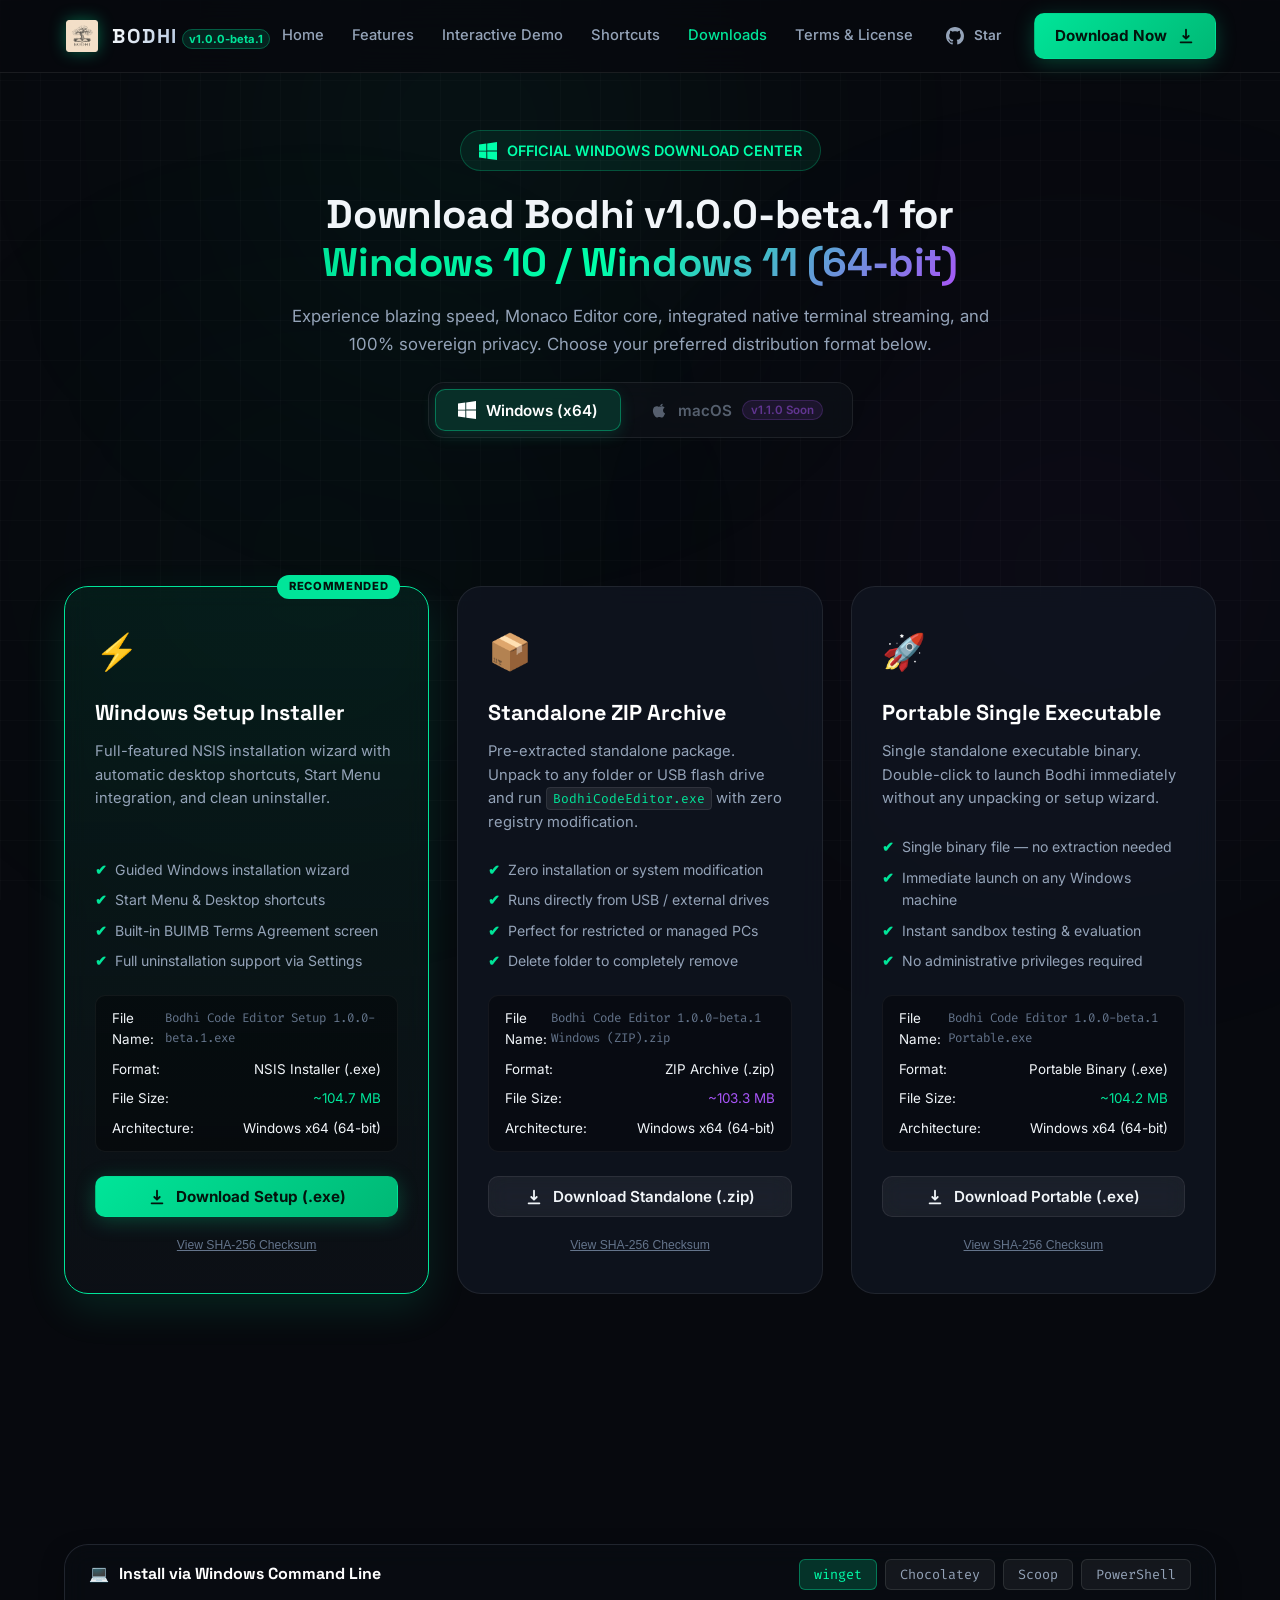
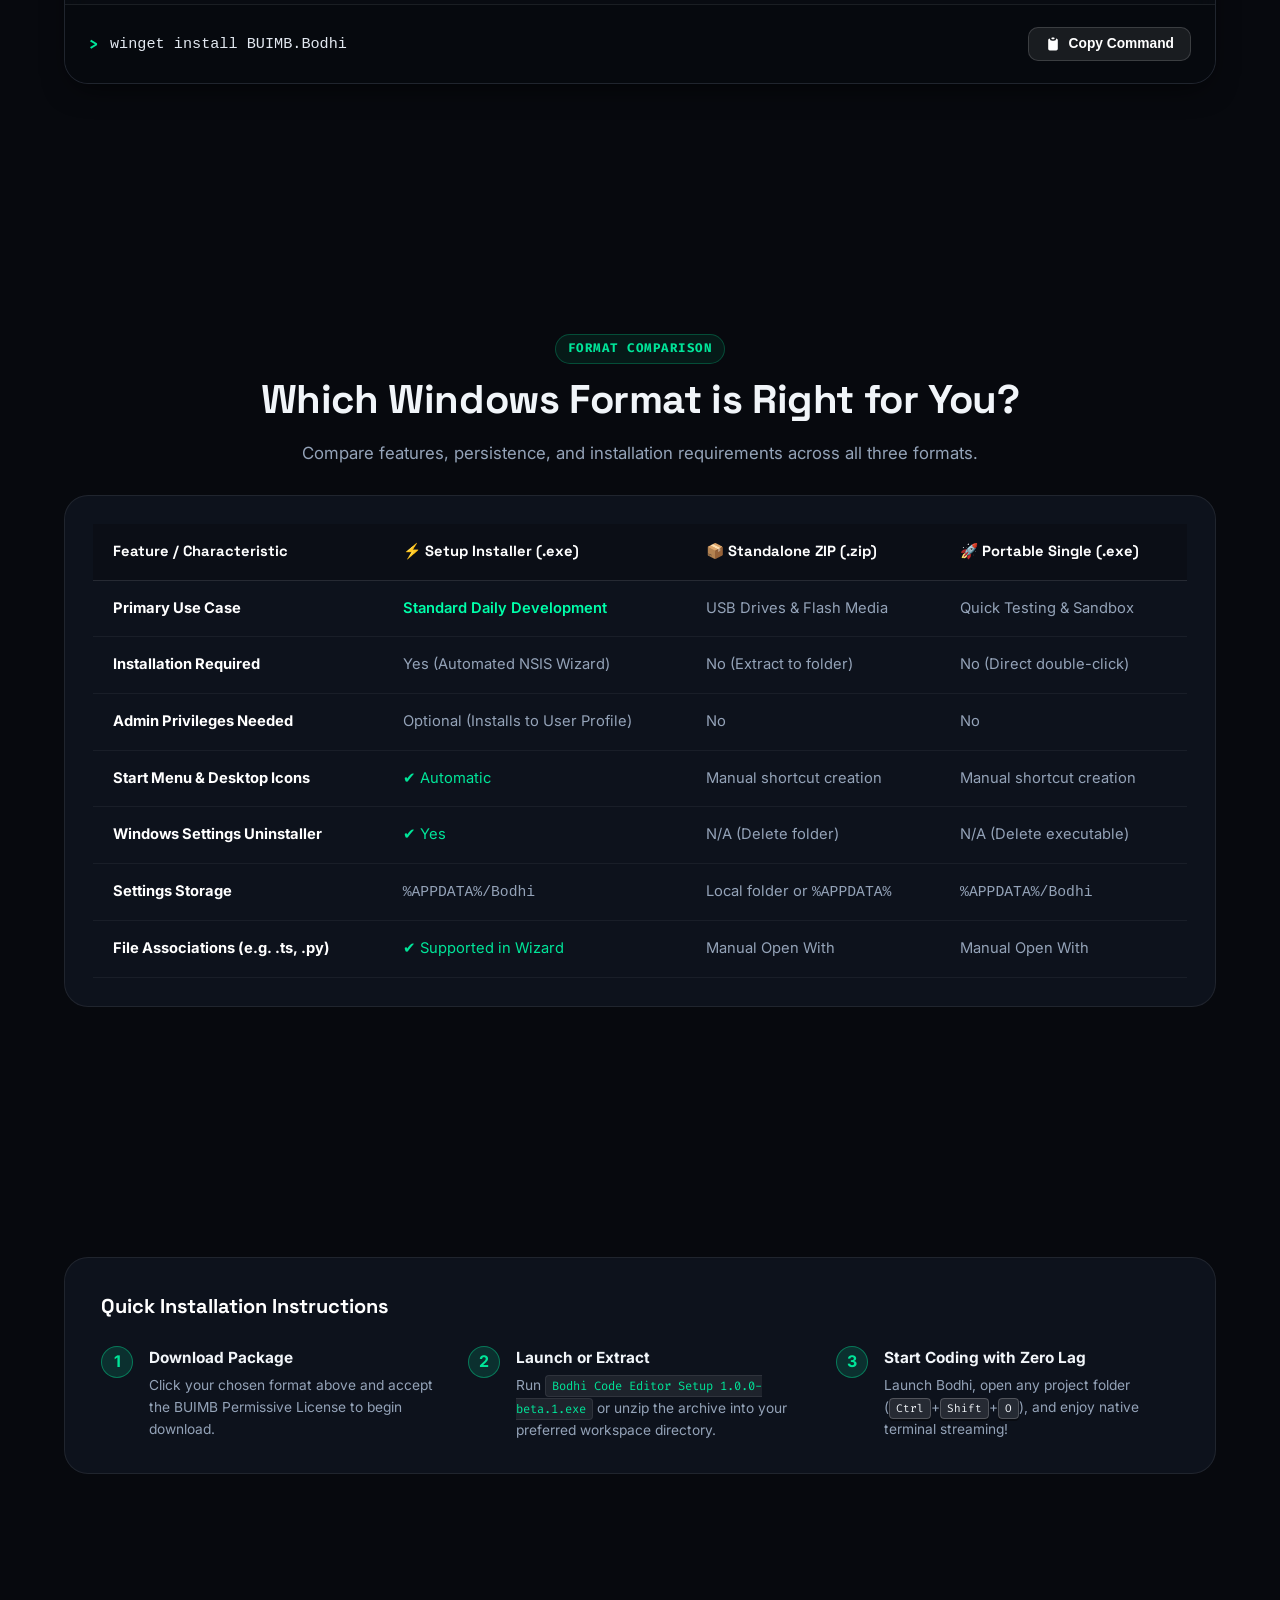
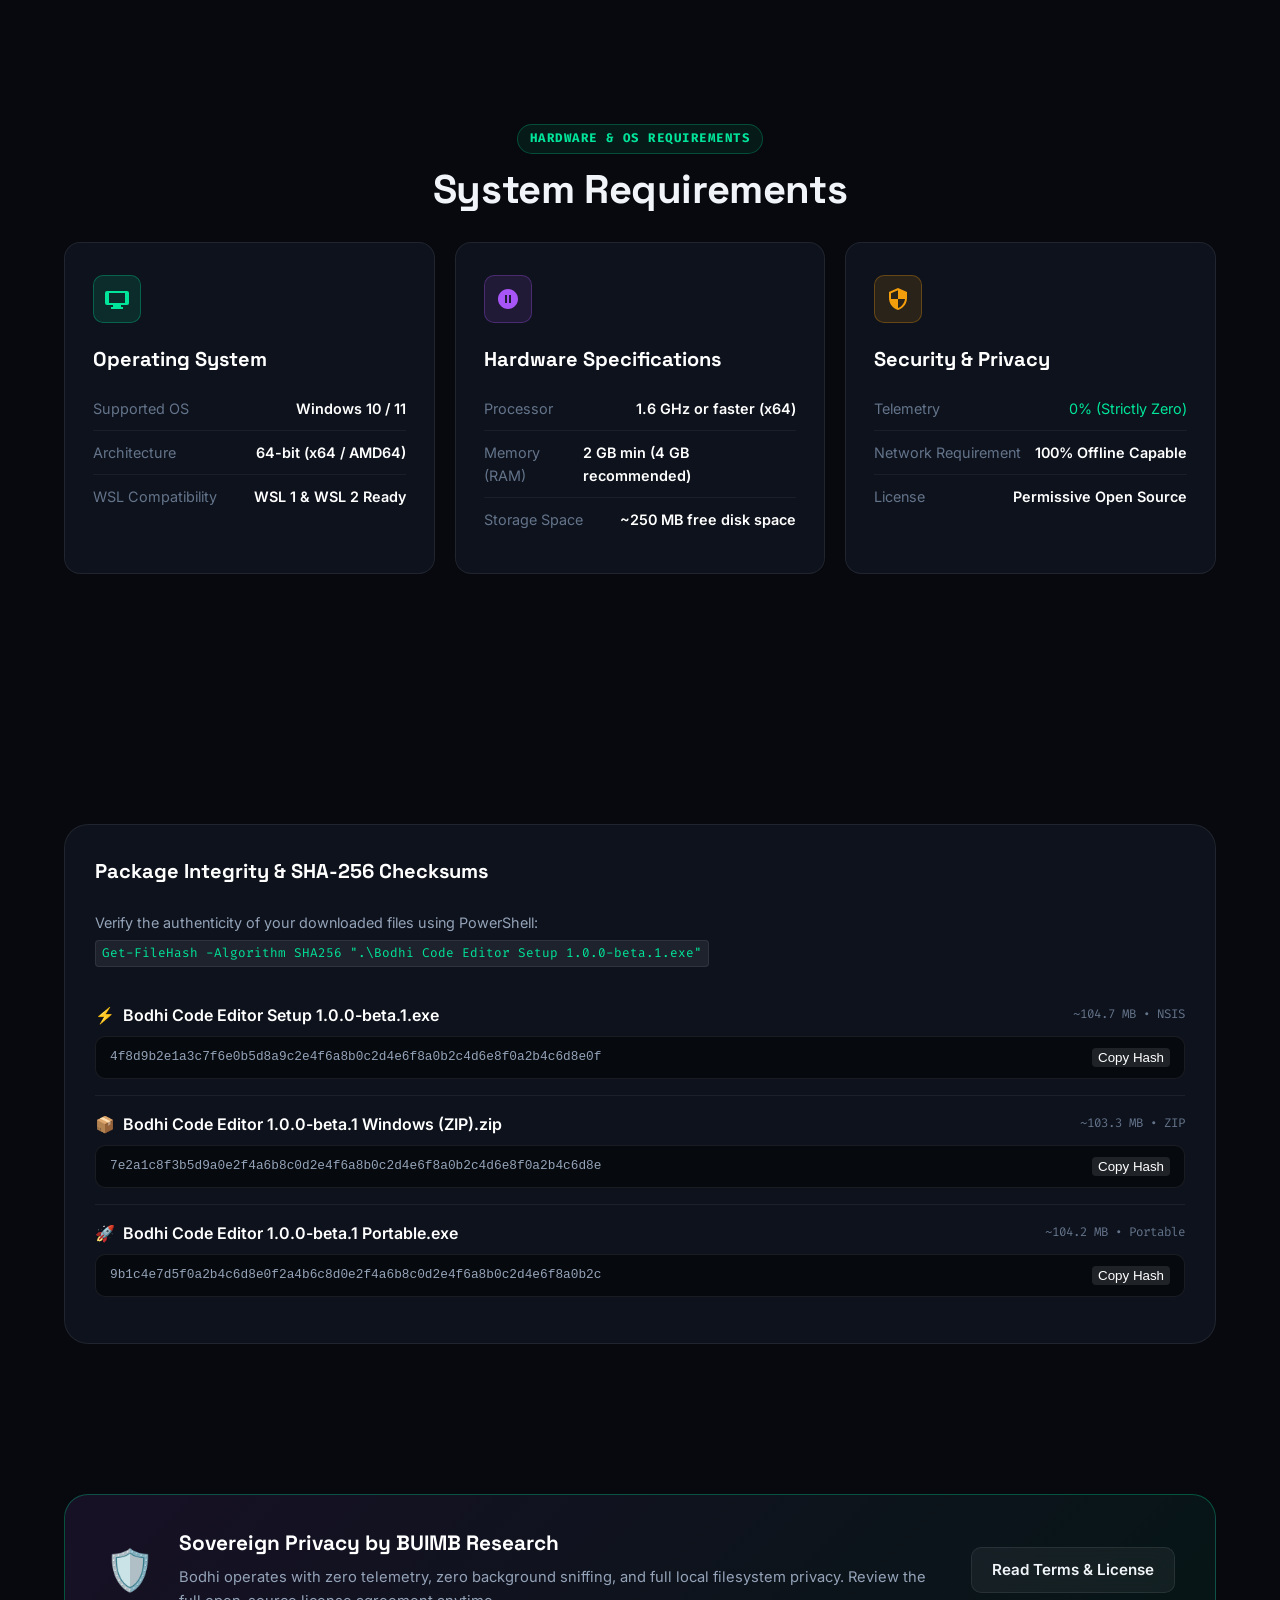
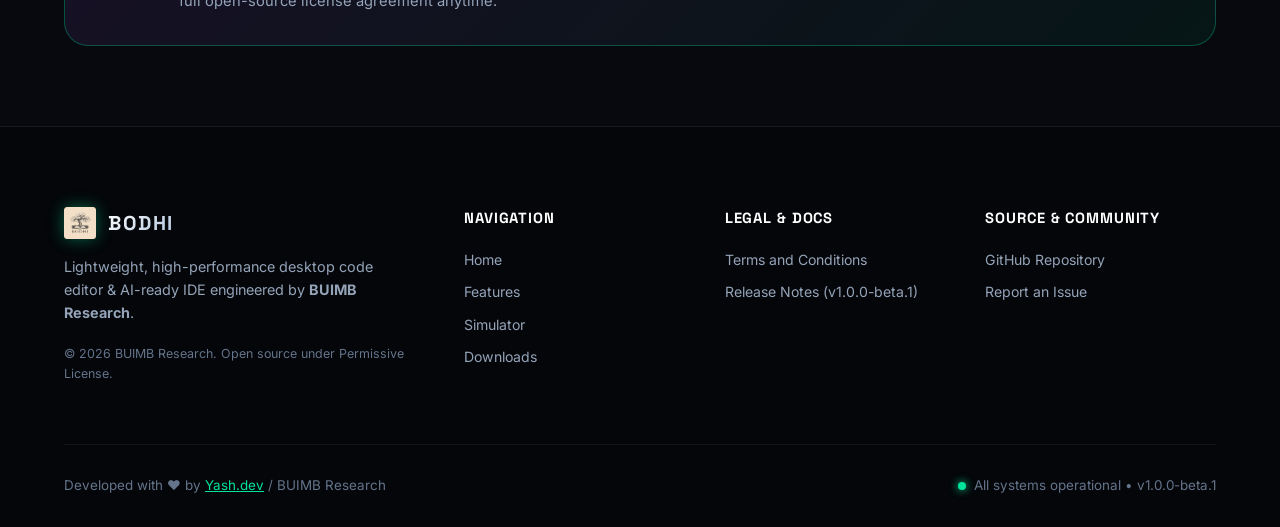
==== commit 12f25f22: "chore: rename download filenames to include product branding throughout site and assets" ====
--- a/downloads.html
+++ b/downloads.html
@@ -127,15 +127,15 @@
           </ul>
 
           <div class="dl-meta-box">
-            <div class="dl-meta-row"><span>File Name:</span> <code class="mono-tag">Bodhi Setup 1.0.0-beta.1.exe</code></div>
+            <div class="dl-meta-row"><span>File Name:</span> <code class="mono-tag">Bodhi Code Editor Setup 1.0.0-beta.1.exe</code></div>
             <div class="dl-meta-row"><span>Format:</span> <span>NSIS Installer (.exe)</span></div>
             <div class="dl-meta-row"><span>File Size:</span> <span class="green">~104.7 MB</span></div>
             <div class="dl-meta-row"><span>Architecture:</span> <span>Windows x64 (64-bit)</span></div>
           </div>
 
           <button type="button" class="btn btn-primary btn-block btn-glow require-agreement-trigger" 
-                  data-download-url="https://github.com/yash245-code/Bodhi/releases/download/v1.0.0-beta.1/Bodhi.Setup.1.0.0-beta.1.exe" 
-                  data-download-name="Bodhi Setup 1.0.0-beta.1.exe" 
+                  data-download-url="https://github.com/yash245-code/Bodhi/releases/download/v1.0.0-beta.1/Bodhi%20Code%20Editor%20Setup%201.0.0-beta.1.exe" 
+                  data-download-name="Bodhi Code Editor Setup 1.0.0-beta.1.exe" 
                   data-download-type="Windows Setup Installer (NSIS)" 
                   data-download-size="~104.7 MB" 
                   id="dl-page-setup-btn">
@@ -156,7 +156,7 @@
         <div class="download-card">
           <div class="dl-card-icon">📦</div>
           <h2 class="dl-title">Standalone ZIP Archive</h2>
-          <p class="dl-desc">Pre-extracted standalone package. Unpack to any folder or USB flash drive and run <code class="inline-code">Bodhi.exe</code> with zero registry modification.</p>
+          <p class="dl-desc">Pre-extracted standalone package. Unpack to any folder or USB flash drive and run <code class="inline-code">BodhiCodeEditor.exe</code> with zero registry modification.</p>
           
           <ul class="dl-feature-list">
             <li><span class="check">✔</span> Zero installation or system modification</li>
@@ -166,15 +166,15 @@
           </ul>
 
           <div class="dl-meta-box">
-            <div class="dl-meta-row"><span>File Name:</span> <code class="mono-tag">Bodhi-1.0.0-beta.1-win-x64.zip</code></div>
+            <div class="dl-meta-row"><span>File Name:</span> <code class="mono-tag">Bodhi Code Editor 1.0.0-beta.1 Windows (ZIP).zip</code></div>
             <div class="dl-meta-row"><span>Format:</span> <span>ZIP Archive (.zip)</span></div>
             <div class="dl-meta-row"><span>File Size:</span> <span class="purple">~103.3 MB</span></div>
             <div class="dl-meta-row"><span>Architecture:</span> <span>Windows x64 (64-bit)</span></div>
           </div>
 
           <button type="button" class="btn btn-secondary btn-block require-agreement-trigger" 
-                  data-download-url="https://github.com/yash245-code/Bodhi/releases/download/v1.0.0-beta.1/Bodhi-1.0.0-beta.1-win-x64.zip" 
-                  data-download-name="Bodhi-1.0.0-beta.1-win-x64.zip" 
+                  data-download-url="https://github.com/yash245-code/Bodhi/releases/download/v1.0.0-beta.1/Bodhi%20Code%20Editor%201.0.0-beta.1%20Windows%20%28ZIP%29.zip" 
+                  data-download-name="Bodhi Code Editor 1.0.0-beta.1 Windows (ZIP).zip" 
                   data-download-type="Standalone ZIP Archive" 
                   data-download-size="~103.3 MB" 
                   id="dl-page-zip-btn">
@@ -205,15 +205,15 @@
           </ul>
 
           <div class="dl-meta-box">
-            <div class="dl-meta-row"><span>File Name:</span> <code class="mono-tag">Bodhi 1.0.0-beta.1.exe</code></div>
+            <div class="dl-meta-row"><span>File Name:</span> <code class="mono-tag">Bodhi Code Editor 1.0.0-beta.1 Portable.exe</code></div>
             <div class="dl-meta-row"><span>Format:</span> <span>Portable Binary (.exe)</span></div>
             <div class="dl-meta-row"><span>File Size:</span> <span class="green">~104.2 MB</span></div>
             <div class="dl-meta-row"><span>Architecture:</span> <span>Windows x64 (64-bit)</span></div>
           </div>
 
           <button type="button" class="btn btn-secondary btn-block require-agreement-trigger" 
-                  data-download-url="https://github.com/yash245-code/Bodhi/releases/download/v1.0.0-beta.1/Bodhi.1.0.0-beta.1.exe" 
-                  data-download-name="Bodhi 1.0.0-beta.1.exe" 
+                  data-download-url="https://github.com/yash245-code/Bodhi/releases/download/v1.0.0-beta.1/Bodhi%20Code%20Editor%201.0.0-beta.1%20Portable.exe" 
+                  data-download-name="Bodhi Code Editor 1.0.0-beta.1 Portable.exe" 
                   data-download-type="Portable Single Executable" 
                   data-download-size="~104.2 MB" 
                   id="dl-page-portable-btn">
@@ -344,7 +344,7 @@
               <div class="step-num">2</div>
               <div class="step-body">
                 <strong>Launch or Extract</strong>
-                <p>Run <code class="inline-code">Bodhi Setup 1.0.0-beta.1.exe</code> or unzip the archive into your preferred workspace directory.</p>
+                <p>Run <code class="inline-code">Bodhi Code Editor Setup 1.0.0-beta.1.exe</code> or unzip the archive into your preferred workspace directory.</p>
               </div>
             </div>
             <div class="guide-step">
@@ -432,14 +432,14 @@
             <h3>Package Integrity &amp; SHA-256 Checksums</h3>
             <p style="color: var(--text-muted); font-size: 0.9rem;">
               Verify the authenticity of your downloaded files using PowerShell: <br />
-              <code class="inline-code" style="margin-top: 6px; display: inline-block;">Get-FileHash -Algorithm SHA256 ".\Bodhi Setup 1.0.0-beta.1.exe"</code>
+              <code class="inline-code" style="margin-top: 6px; display: inline-block;">Get-FileHash -Algorithm SHA256 ".\Bodhi Code Editor Setup 1.0.0-beta.1.exe"</code>
             </p>
           </div>
 
           <div class="checksum-row">
             <div class="checksum-meta">
               <div class="checksum-file-title">
-                <span>⚡</span> <span>Bodhi Setup 1.0.0-beta.1.exe</span>
+                <span>⚡</span> <span>Bodhi Code Editor Setup 1.0.0-beta.1.exe</span>
               </div>
               <span class="mono-tag green">~104.7 MB • NSIS</span>
             </div>
@@ -452,7 +452,7 @@
           <div class="checksum-row">
             <div class="checksum-meta">
               <div class="checksum-file-title">
-                <span>📦</span> <span>Bodhi-1.0.0-beta.1-win-x64.zip</span>
+                <span>📦</span> <span>Bodhi Code Editor 1.0.0-beta.1 Windows (ZIP).zip</span>
               </div>
               <span class="mono-tag purple">~103.3 MB • ZIP</span>
             </div>
@@ -465,7 +465,7 @@
           <div class="checksum-row">
             <div class="checksum-meta">
               <div class="checksum-file-title">
-                <span>🚀</span> <span>Bodhi 1.0.0-beta.1.exe</span>
+                <span>🚀</span> <span>Bodhi Code Editor 1.0.0-beta.1 Portable.exe</span>
               </div>
               <span class="mono-tag green">~104.2 MB • Portable</span>
             </div>
@@ -514,7 +514,7 @@
         <!-- Target Download Details Banner -->
         <div class="modal-download-meta-banner" id="modal-download-meta-banner">
           <div class="meta-banner-label">Ready to download:</div>
-          <div class="meta-banner-file" id="agreement-file-name">Bodhi Setup 1.0.0-beta.1.exe</div>
+          <div class="meta-banner-file" id="agreement-file-name">Bodhi Code Editor Setup 1.0.0-beta.1.exe</div>
           <div class="meta-banner-specs" id="agreement-file-meta">Windows Setup Installer (NSIS) • ~104.7 MB</div>
         </div>
 
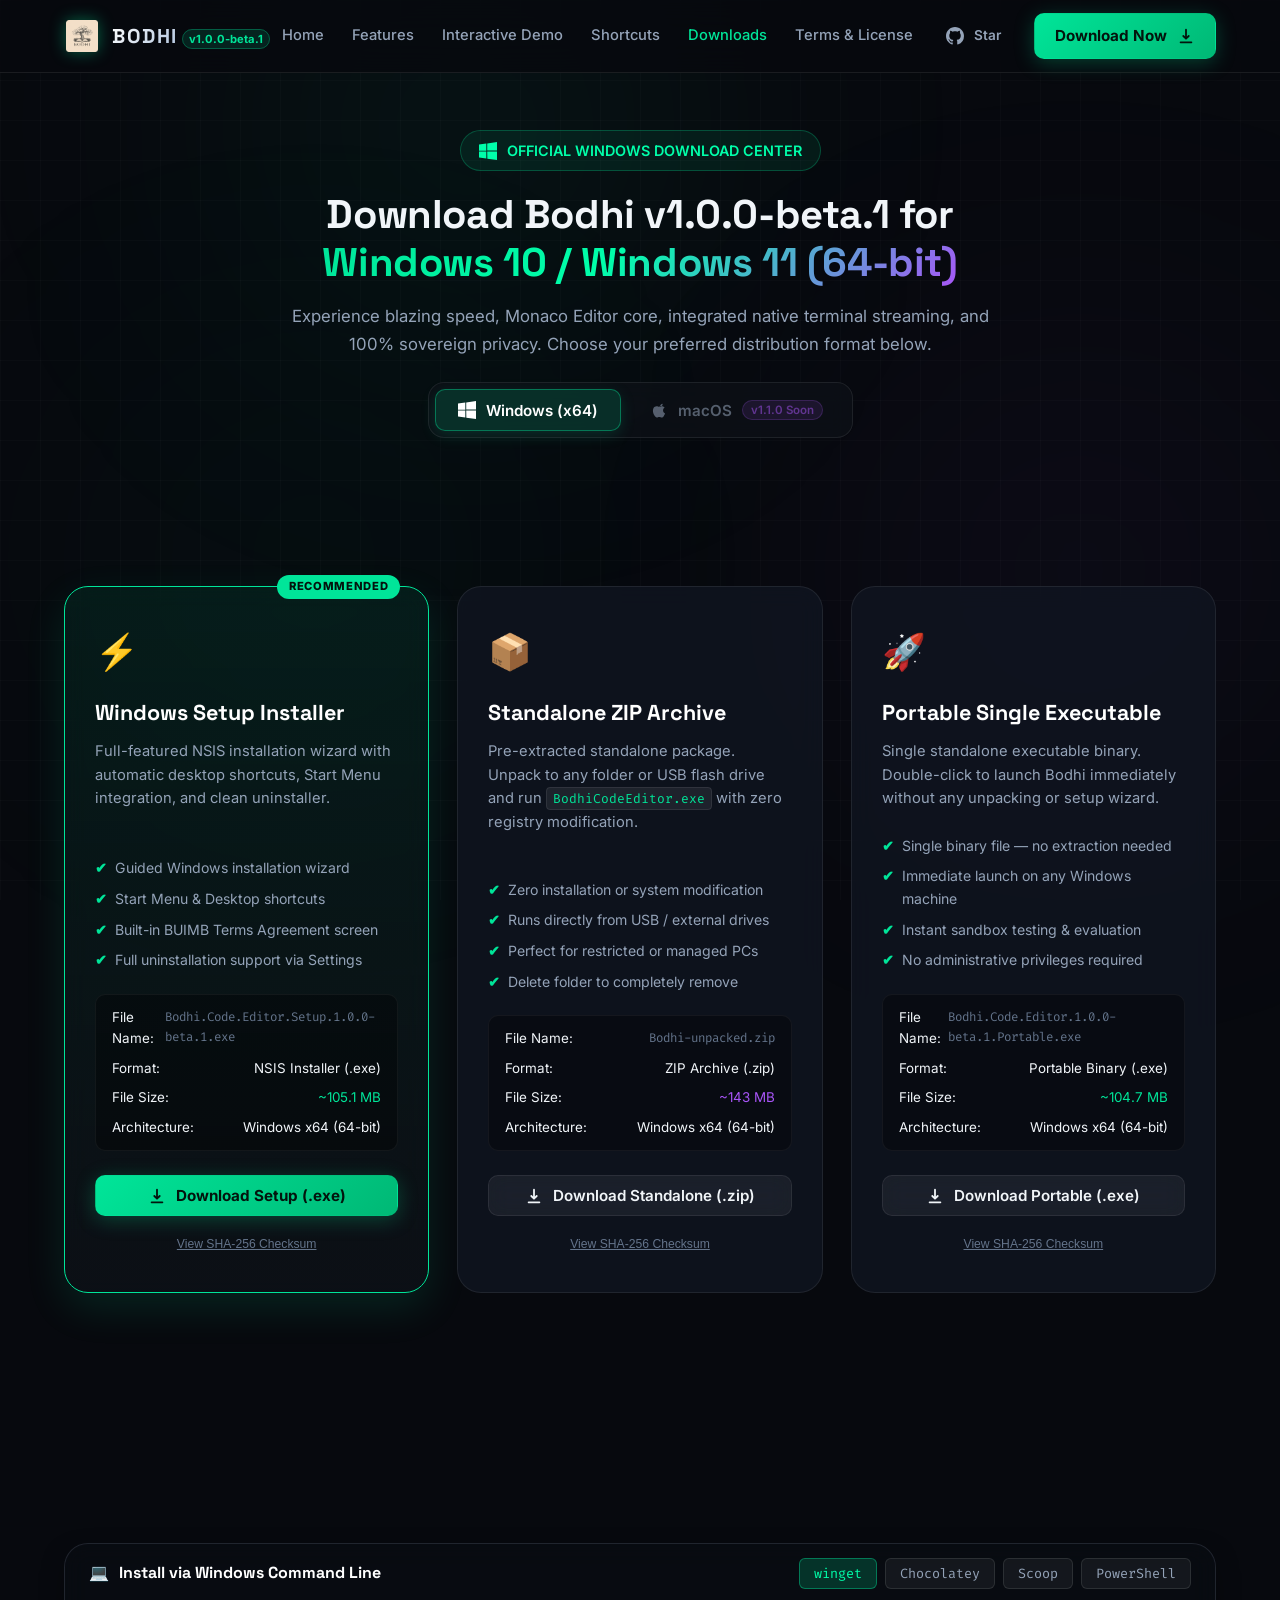
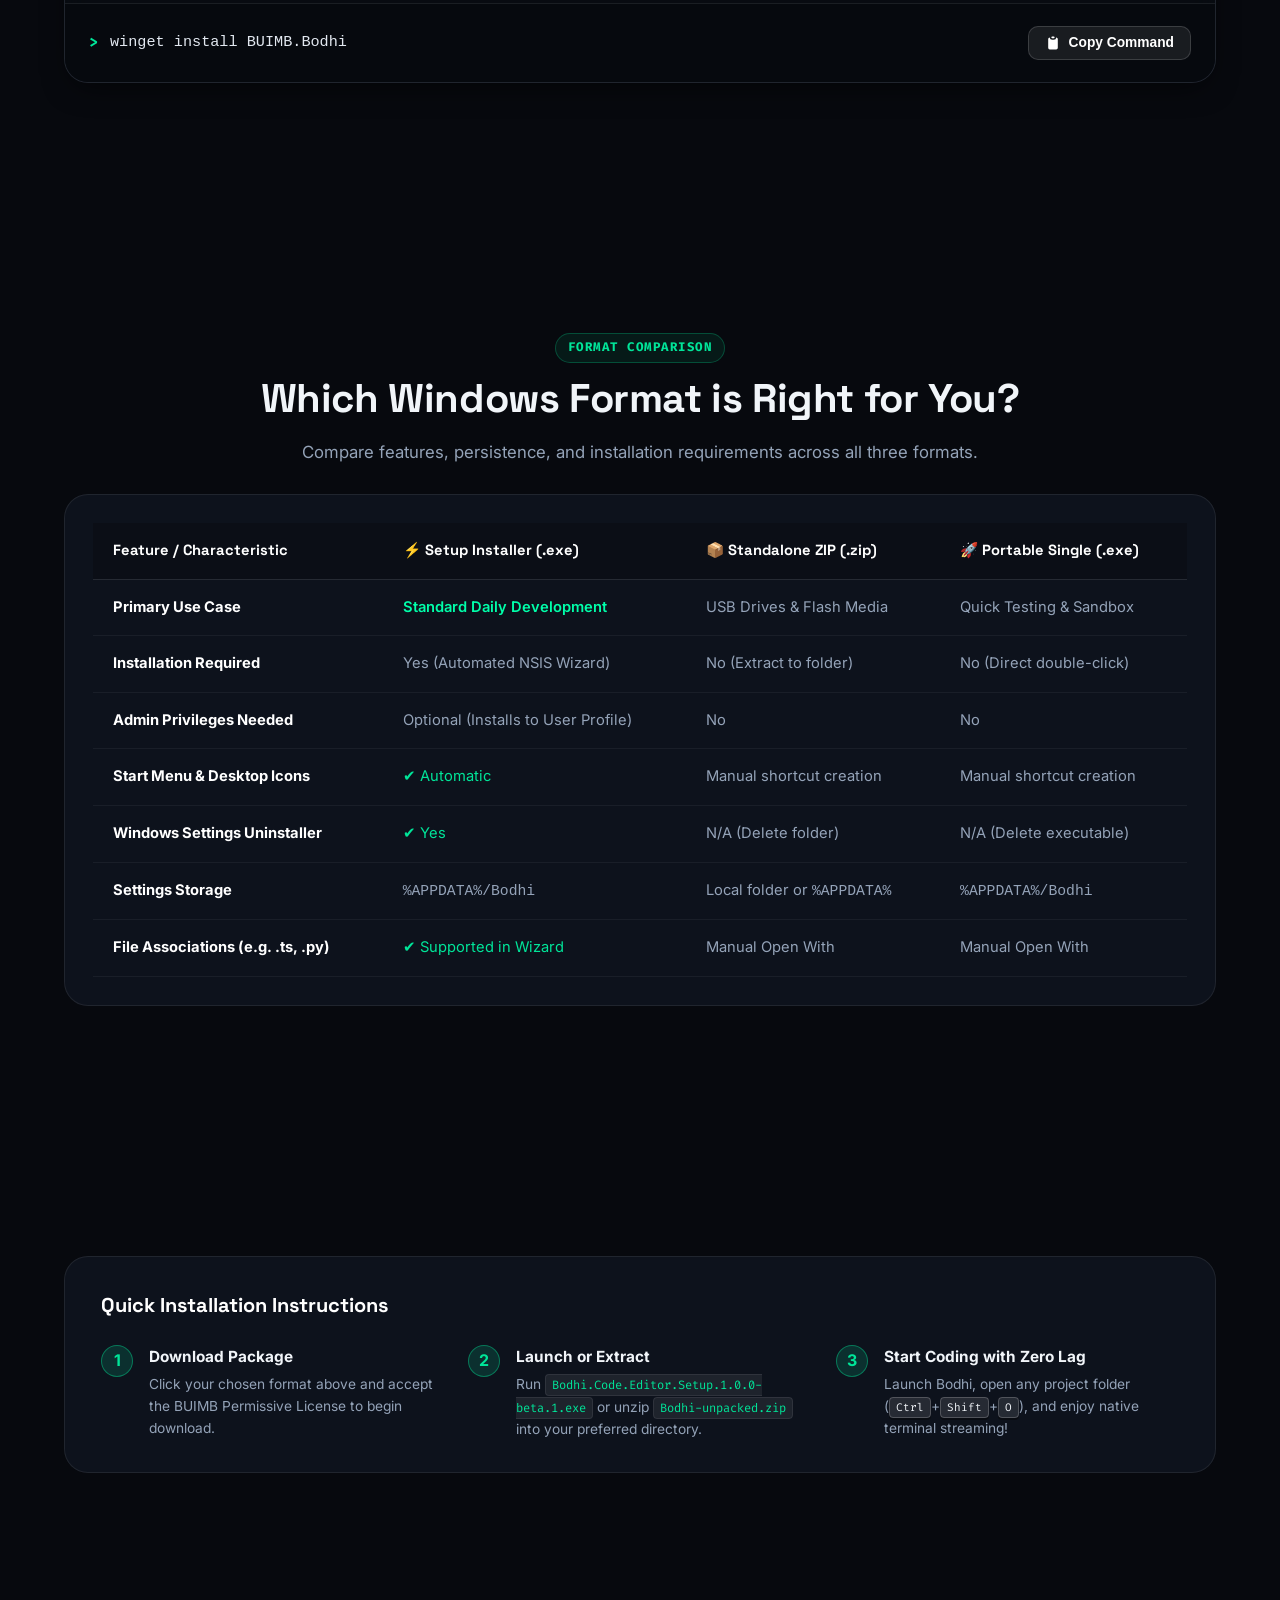
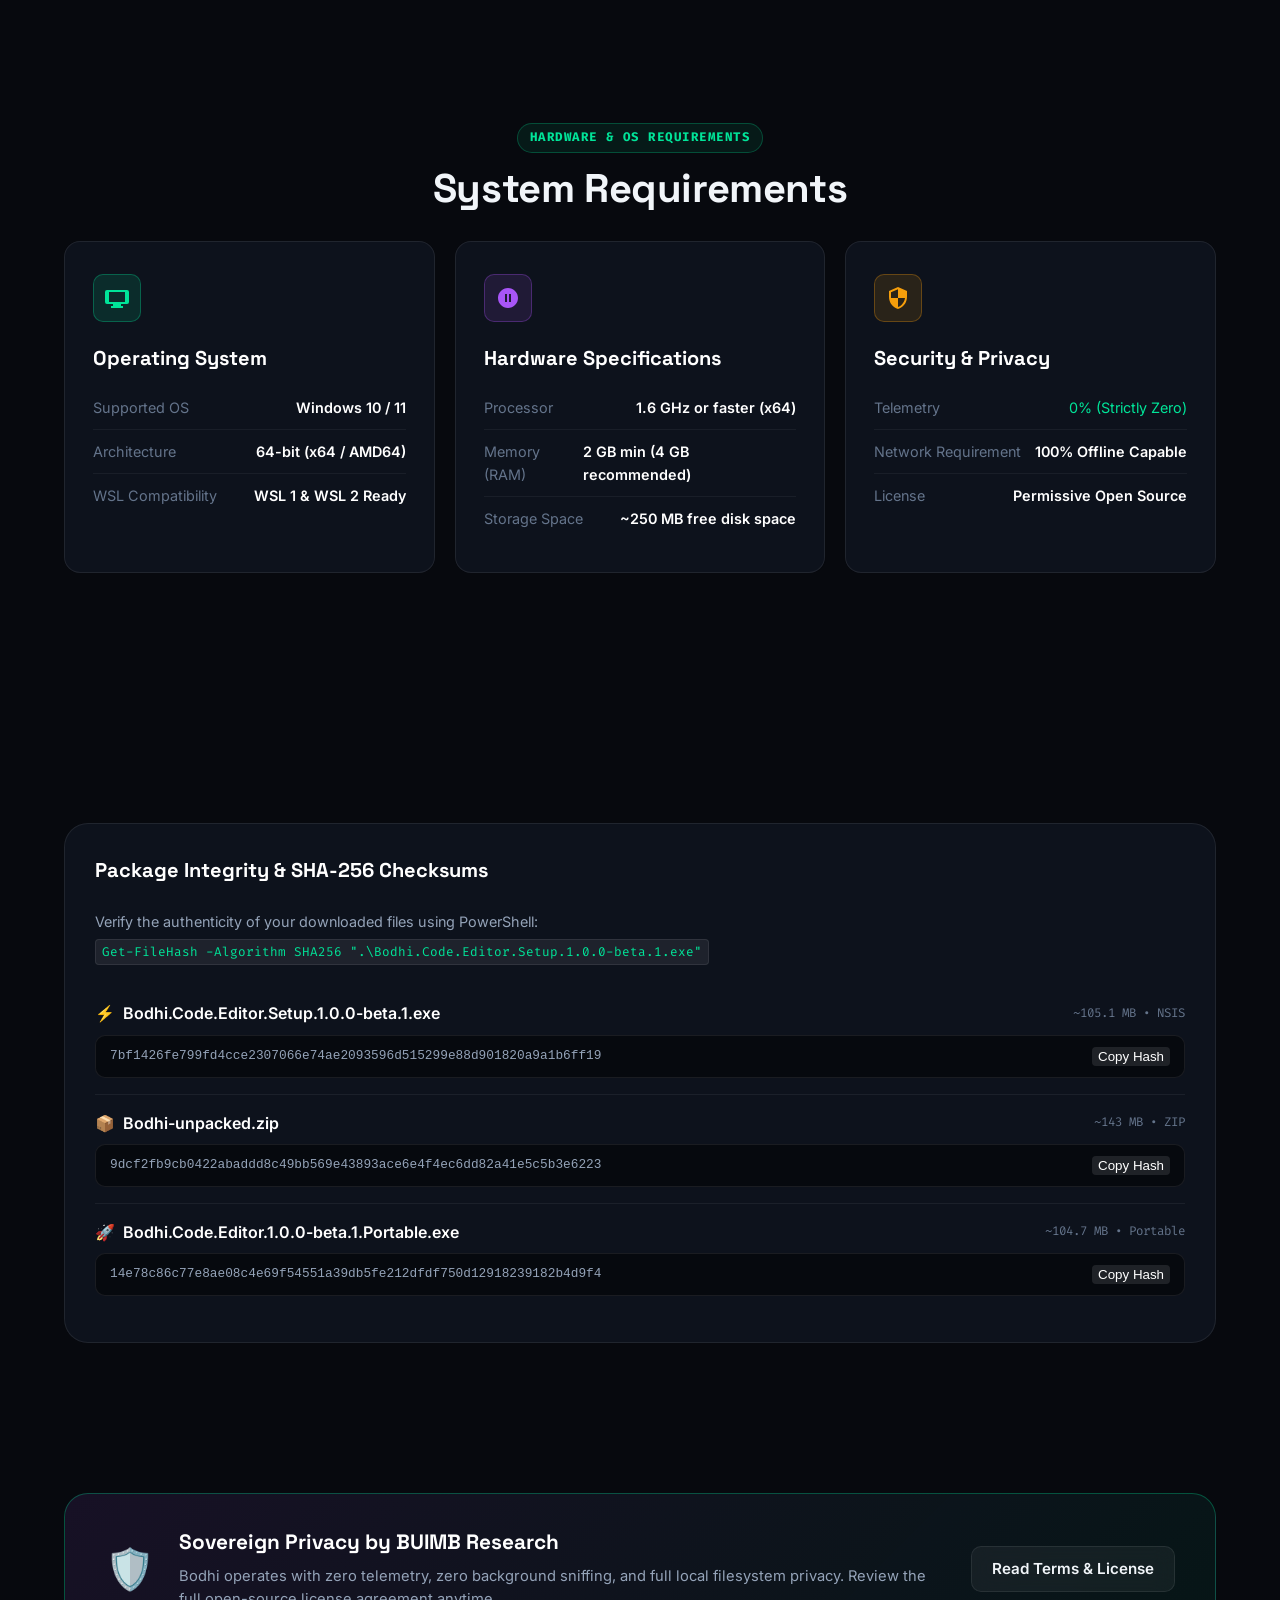
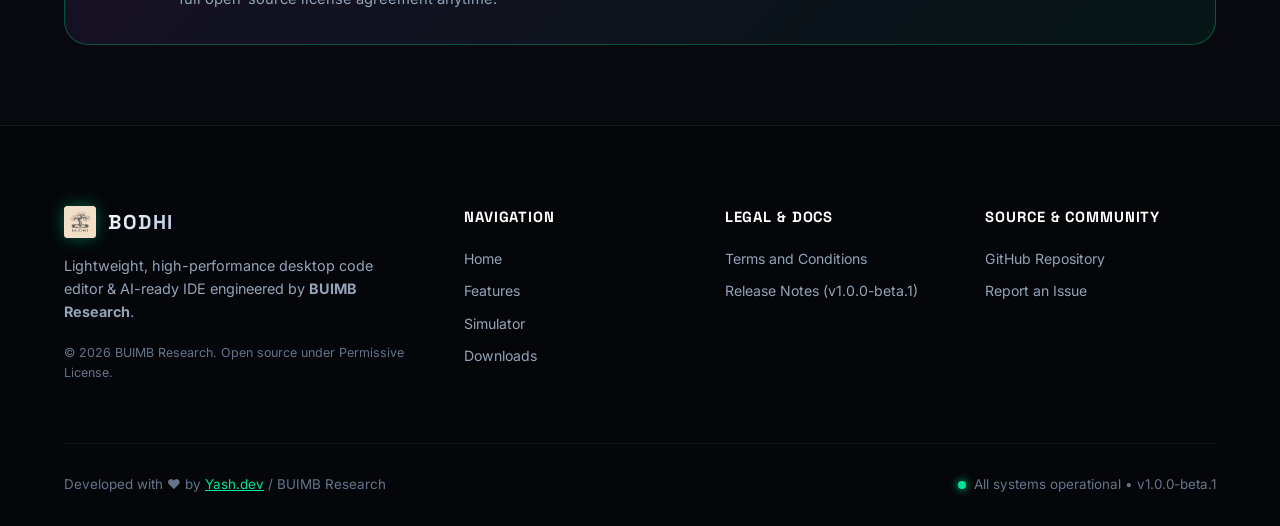
==== commit a01e3a79: "chore: update download filenames, sizes, and SHA-256 checksums for release assets" ====
--- a/downloads.html
+++ b/downloads.html
@@ -127,17 +127,17 @@
           </ul>
 
           <div class="dl-meta-box">
-            <div class="dl-meta-row"><span>File Name:</span> <code class="mono-tag">Bodhi Code Editor Setup 1.0.0-beta.1.exe</code></div>
+            <div class="dl-meta-row"><span>File Name:</span> <code class="mono-tag">Bodhi.Code.Editor.Setup.1.0.0-beta.1.exe</code></div>
             <div class="dl-meta-row"><span>Format:</span> <span>NSIS Installer (.exe)</span></div>
-            <div class="dl-meta-row"><span>File Size:</span> <span class="green">~104.7 MB</span></div>
+            <div class="dl-meta-row"><span>File Size:</span> <span class="green">~105.1 MB</span></div>
             <div class="dl-meta-row"><span>Architecture:</span> <span>Windows x64 (64-bit)</span></div>
           </div>
 
           <button type="button" class="btn btn-primary btn-block btn-glow require-agreement-trigger" 
-                  data-download-url="https://github.com/yash245-code/Bodhi/releases/download/v1.0.0-beta.1/Bodhi%20Code%20Editor%20Setup%201.0.0-beta.1.exe" 
-                  data-download-name="Bodhi Code Editor Setup 1.0.0-beta.1.exe" 
+                  data-download-url="https://github.com/yash245-code/Bodhi/releases/download/v1.0.0-beta.1/Bodhi.Code.Editor.Setup.1.0.0-beta.1.exe" 
+                  data-download-name="Bodhi.Code.Editor.Setup.1.0.0-beta.1.exe" 
                   data-download-type="Windows Setup Installer (NSIS)" 
-                  data-download-size="~104.7 MB" 
+                  data-download-size="~105.1 MB" 
                   id="dl-page-setup-btn">
             <svg class="icon" viewBox="0 0 20 20" fill="currentColor"><path fill-rule="evenodd" d="M3 17a1 1 0 011-1h12a1 1 0 110 2H4a1 1 0 01-1-1zm3.293-7.707a1 1 0 011.414 0L9 10.586V3a1 1 0 112 0v7.586l1.293-1.293a1 1 0 111.414 1.414l-3 3a1 1 0 01-1.414 0l-3-3a1 1 0 010-1.414z" clip-rule="evenodd"/></svg>
             <span>Download Setup (.exe)</span>
@@ -146,8 +146,8 @@
           <div class="hash-toggle-wrap">
             <button class="hash-btn" data-target="hash-setup-page">View SHA-256 Checksum</button>
             <div class="hash-box" id="hash-setup-page">
-              <code>SHA256: 4f8d9b2e...bodhi-setup-v1.0.0-beta.1</code>
-              <button class="copy-hash-btn" data-hash="4f8d9b2e1a3c7f6e0b5d8a9c2e4f6a8b0c2d4e6f8a0b2c4d6e8f0a2b4c6d8e0f">Copy</button>
+              <code>SHA256: 7bf1426fe799fd4cce2307066e74ae2093596d515299e88d901820a9a1b6ff19</code>
+              <button class="copy-hash-btn" data-hash="7bf1426fe799fd4cce2307066e74ae2093596d515299e88d901820a9a1b6ff19">Copy</button>
             </div>
           </div>
         </div>
@@ -166,17 +166,17 @@
           </ul>
 
           <div class="dl-meta-box">
-            <div class="dl-meta-row"><span>File Name:</span> <code class="mono-tag">Bodhi Code Editor 1.0.0-beta.1 Windows (ZIP).zip</code></div>
+            <div class="dl-meta-row"><span>File Name:</span> <code class="mono-tag">Bodhi-unpacked.zip</code></div>
             <div class="dl-meta-row"><span>Format:</span> <span>ZIP Archive (.zip)</span></div>
-            <div class="dl-meta-row"><span>File Size:</span> <span class="purple">~103.3 MB</span></div>
+            <div class="dl-meta-row"><span>File Size:</span> <span class="purple">~143 MB</span></div>
             <div class="dl-meta-row"><span>Architecture:</span> <span>Windows x64 (64-bit)</span></div>
           </div>
 
           <button type="button" class="btn btn-secondary btn-block require-agreement-trigger" 
-                  data-download-url="https://github.com/yash245-code/Bodhi/releases/download/v1.0.0-beta.1/Bodhi%20Code%20Editor%201.0.0-beta.1%20Windows%20%28ZIP%29.zip" 
-                  data-download-name="Bodhi Code Editor 1.0.0-beta.1 Windows (ZIP).zip" 
+                  data-download-url="https://github.com/yash245-code/Bodhi/releases/download/v1.0.0-beta.1/Bodhi-unpacked.zip" 
+                  data-download-name="Bodhi-unpacked.zip" 
                   data-download-type="Standalone ZIP Archive" 
-                  data-download-size="~103.3 MB" 
+                  data-download-size="~143 MB" 
                   id="dl-page-zip-btn">
             <svg class="icon" viewBox="0 0 20 20" fill="currentColor"><path fill-rule="evenodd" d="M3 17a1 1 0 011-1h12a1 1 0 110 2H4a1 1 0 01-1-1zm3.293-7.707a1 1 0 011.414 0L9 10.586V3a1 1 0 112 0v7.586l1.293-1.293a1 1 0 111.414 1.414l-3 3a1 1 0 01-1.414 0l-3-3a1 1 0 010-1.414z" clip-rule="evenodd"/></svg>
             <span>Download Standalone (.zip)</span>
@@ -185,8 +185,8 @@
           <div class="hash-toggle-wrap">
             <button class="hash-btn" data-target="hash-zip-page">View SHA-256 Checksum</button>
             <div class="hash-box" id="hash-zip-page">
-              <code>SHA256: 7e2a1c8f...bodhi-zip-v1.0.0-beta.1</code>
-              <button class="copy-hash-btn" data-hash="7e2a1c8f3b5d9a0e2f4a6b8c0d2e4f6a8b0c2d4e6f8a0b2c4d6e8f0a2b4c6d8e">Copy</button>
+              <code>SHA256: 9dcf2fb9cb0422abaddd8c49bb569e43893ace6e4f4ec6dd82a41e5c5b3e6223</code>
+              <button class="copy-hash-btn" data-hash="9dcf2fb9cb0422abaddd8c49bb569e43893ace6e4f4ec6dd82a41e5c5b3e6223">Copy</button>
             </div>
           </div>
         </div>
@@ -205,17 +205,17 @@
           </ul>
 
           <div class="dl-meta-box">
-            <div class="dl-meta-row"><span>File Name:</span> <code class="mono-tag">Bodhi Code Editor 1.0.0-beta.1 Portable.exe</code></div>
+            <div class="dl-meta-row"><span>File Name:</span> <code class="mono-tag">Bodhi.Code.Editor.1.0.0-beta.1.Portable.exe</code></div>
             <div class="dl-meta-row"><span>Format:</span> <span>Portable Binary (.exe)</span></div>
-            <div class="dl-meta-row"><span>File Size:</span> <span class="green">~104.2 MB</span></div>
+            <div class="dl-meta-row"><span>File Size:</span> <span class="green">~104.7 MB</span></div>
             <div class="dl-meta-row"><span>Architecture:</span> <span>Windows x64 (64-bit)</span></div>
           </div>
 
           <button type="button" class="btn btn-secondary btn-block require-agreement-trigger" 
-                  data-download-url="https://github.com/yash245-code/Bodhi/releases/download/v1.0.0-beta.1/Bodhi%20Code%20Editor%201.0.0-beta.1%20Portable.exe" 
-                  data-download-name="Bodhi Code Editor 1.0.0-beta.1 Portable.exe" 
+                  data-download-url="https://github.com/yash245-code/Bodhi/releases/download/v1.0.0-beta.1/Bodhi.Code.Editor.1.0.0-beta.1.Portable.exe" 
+                  data-download-name="Bodhi.Code.Editor.1.0.0-beta.1.Portable.exe" 
                   data-download-type="Portable Single Executable" 
-                  data-download-size="~104.2 MB" 
+                  data-download-size="~104.7 MB" 
                   id="dl-page-portable-btn">
             <svg class="icon" viewBox="0 0 20 20" fill="currentColor"><path fill-rule="evenodd" d="M3 17a1 1 0 011-1h12a1 1 0 110 2H4a1 1 0 01-1-1zm3.293-7.707a1 1 0 011.414 0L9 10.586V3a1 1 0 112 0v7.586l1.293-1.293a1 1 0 111.414 1.414l-3 3a1 1 0 01-1.414 0l-3-3a1 1 0 010-1.414z" clip-rule="evenodd"/></svg>
             <span>Download Portable (.exe)</span>
@@ -224,8 +224,8 @@
           <div class="hash-toggle-wrap">
             <button class="hash-btn" data-target="hash-portable-page">View SHA-256 Checksum</button>
             <div class="hash-box" id="hash-portable-page">
-              <code>SHA256: 9b1c4e7d...bodhi-portable-v1.0.0-beta.1</code>
-              <button class="copy-hash-btn" data-hash="9b1c4e7d5f0a2b4c6d8e0f2a4b6c8d0e2f4a6b8c0d2e4f6a8b0c2d4e6f8a0b2c">Copy</button>
+              <code>SHA256: 14e78c86c77e8ae08c4e69f54551a39db5fe212dfdf750d12918239182b4d9f4</code>
+              <button class="copy-hash-btn" data-hash="14e78c86c77e8ae08c4e69f54551a39db5fe212dfdf750d12918239182b4d9f4">Copy</button>
             </div>
           </div>
         </div>
@@ -344,7 +344,7 @@
               <div class="step-num">2</div>
               <div class="step-body">
                 <strong>Launch or Extract</strong>
-                <p>Run <code class="inline-code">Bodhi Code Editor Setup 1.0.0-beta.1.exe</code> or unzip the archive into your preferred workspace directory.</p>
+                <p>Run <code class="inline-code">Bodhi.Code.Editor.Setup.1.0.0-beta.1.exe</code> or unzip <code class="inline-code">Bodhi-unpacked.zip</code> into your preferred directory.</p>
               </div>
             </div>
             <div class="guide-step">
@@ -432,46 +432,46 @@
             <h3>Package Integrity &amp; SHA-256 Checksums</h3>
             <p style="color: var(--text-muted); font-size: 0.9rem;">
               Verify the authenticity of your downloaded files using PowerShell: <br />
-              <code class="inline-code" style="margin-top: 6px; display: inline-block;">Get-FileHash -Algorithm SHA256 ".\Bodhi Code Editor Setup 1.0.0-beta.1.exe"</code>
+              <code class="inline-code" style="margin-top: 6px; display: inline-block;">Get-FileHash -Algorithm SHA256 ".\Bodhi.Code.Editor.Setup.1.0.0-beta.1.exe"</code>
             </p>
           </div>
 
           <div class="checksum-row">
             <div class="checksum-meta">
               <div class="checksum-file-title">
-                <span>⚡</span> <span>Bodhi Code Editor Setup 1.0.0-beta.1.exe</span>
+                <span>⚡</span> <span>Bodhi.Code.Editor.Setup.1.0.0-beta.1.exe</span>
               </div>
-              <span class="mono-tag green">~104.7 MB • NSIS</span>
+              <span class="mono-tag green">~105.1 MB • NSIS</span>
             </div>
             <div class="checksum-code-box">
-              <code>4f8d9b2e1a3c7f6e0b5d8a9c2e4f6a8b0c2d4e6f8a0b2c4d6e8f0a2b4c6d8e0f</code>
-              <button class="copy-hash-btn" data-hash="4f8d9b2e1a3c7f6e0b5d8a9c2e4f6a8b0c2d4e6f8a0b2c4d6e8f0a2b4c6d8e0f">Copy Hash</button>
+              <code>7bf1426fe799fd4cce2307066e74ae2093596d515299e88d901820a9a1b6ff19</code>
+              <button class="copy-hash-btn" data-hash="7bf1426fe799fd4cce2307066e74ae2093596d515299e88d901820a9a1b6ff19">Copy Hash</button>
             </div>
           </div>
 
           <div class="checksum-row">
             <div class="checksum-meta">
               <div class="checksum-file-title">
-                <span>📦</span> <span>Bodhi Code Editor 1.0.0-beta.1 Windows (ZIP).zip</span>
+                <span>📦</span> <span>Bodhi-unpacked.zip</span>
               </div>
-              <span class="mono-tag purple">~103.3 MB • ZIP</span>
+              <span class="mono-tag purple">~143 MB • ZIP</span>
             </div>
             <div class="checksum-code-box">
-              <code>7e2a1c8f3b5d9a0e2f4a6b8c0d2e4f6a8b0c2d4e6f8a0b2c4d6e8f0a2b4c6d8e</code>
-              <button class="copy-hash-btn" data-hash="7e2a1c8f3b5d9a0e2f4a6b8c0d2e4f6a8b0c2d4e6f8a0b2c4d6e8f0a2b4c6d8e">Copy Hash</button>
+              <code>9dcf2fb9cb0422abaddd8c49bb569e43893ace6e4f4ec6dd82a41e5c5b3e6223</code>
+              <button class="copy-hash-btn" data-hash="9dcf2fb9cb0422abaddd8c49bb569e43893ace6e4f4ec6dd82a41e5c5b3e6223">Copy Hash</button>
             </div>
           </div>
 
           <div class="checksum-row">
             <div class="checksum-meta">
               <div class="checksum-file-title">
-                <span>🚀</span> <span>Bodhi Code Editor 1.0.0-beta.1 Portable.exe</span>
+                <span>🚀</span> <span>Bodhi.Code.Editor.1.0.0-beta.1.Portable.exe</span>
               </div>
-              <span class="mono-tag green">~104.2 MB • Portable</span>
+              <span class="mono-tag green">~104.7 MB • Portable</span>
             </div>
             <div class="checksum-code-box">
-              <code>9b1c4e7d5f0a2b4c6d8e0f2a4b6c8d0e2f4a6b8c0d2e4f6a8b0c2d4e6f8a0b2c</code>
-              <button class="copy-hash-btn" data-hash="9b1c4e7d5f0a2b4c6d8e0f2a4b6c8d0e2f4a6b8c0d2e4f6a8b0c2d4e6f8a0b2c">Copy Hash</button>
+              <code>14e78c86c77e8ae08c4e69f54551a39db5fe212dfdf750d12918239182b4d9f4</code>
+              <button class="copy-hash-btn" data-hash="14e78c86c77e8ae08c4e69f54551a39db5fe212dfdf750d12918239182b4d9f4">Copy Hash</button>
             </div>
           </div>
         </div>
@@ -514,8 +514,8 @@
         <!-- Target Download Details Banner -->
         <div class="modal-download-meta-banner" id="modal-download-meta-banner">
           <div class="meta-banner-label">Ready to download:</div>
-          <div class="meta-banner-file" id="agreement-file-name">Bodhi Code Editor Setup 1.0.0-beta.1.exe</div>
-          <div class="meta-banner-specs" id="agreement-file-meta">Windows Setup Installer (NSIS) • ~104.7 MB</div>
+          <div class="meta-banner-file" id="agreement-file-name">Bodhi.Code.Editor.Setup.1.0.0-beta.1.exe</div>
+          <div class="meta-banner-specs" id="agreement-file-meta">Windows Setup Installer (NSIS) • ~105.1 MB</div>
         </div>
 
         <div class="modal-scroll-inner">
